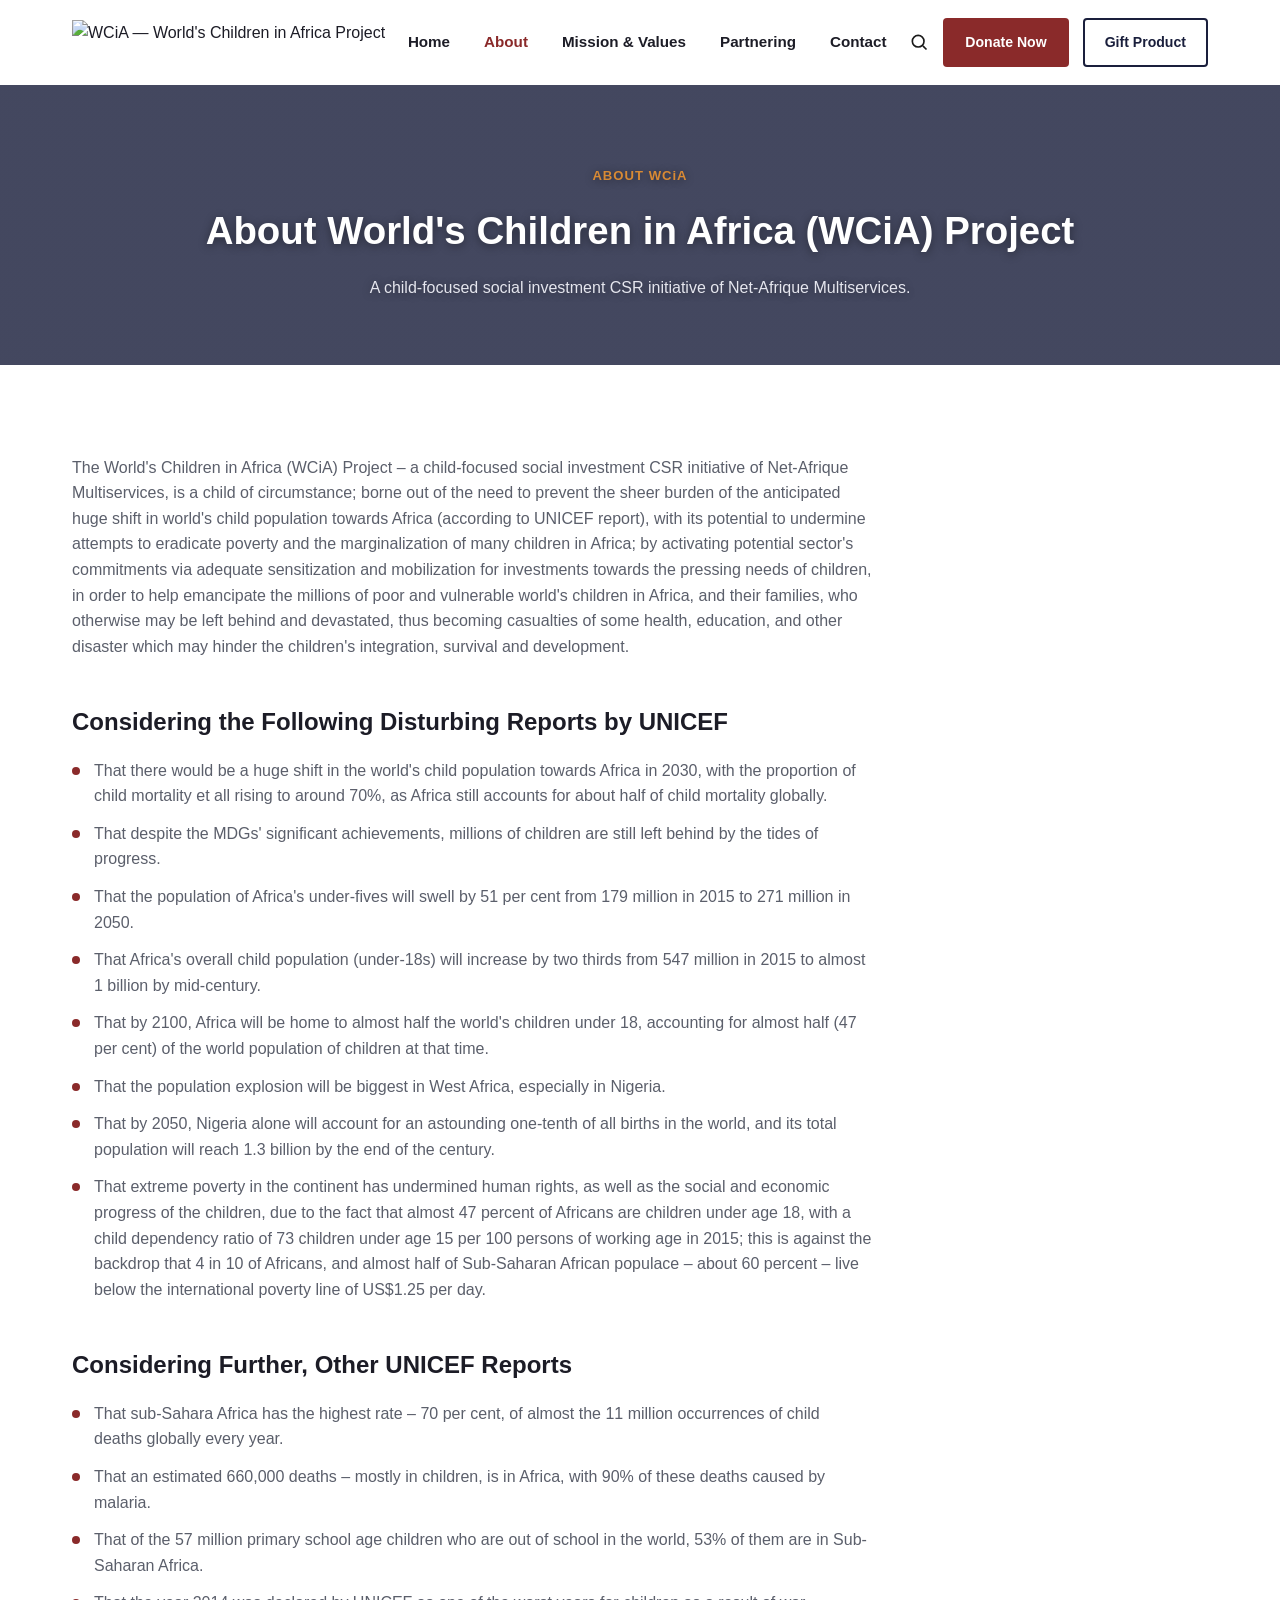
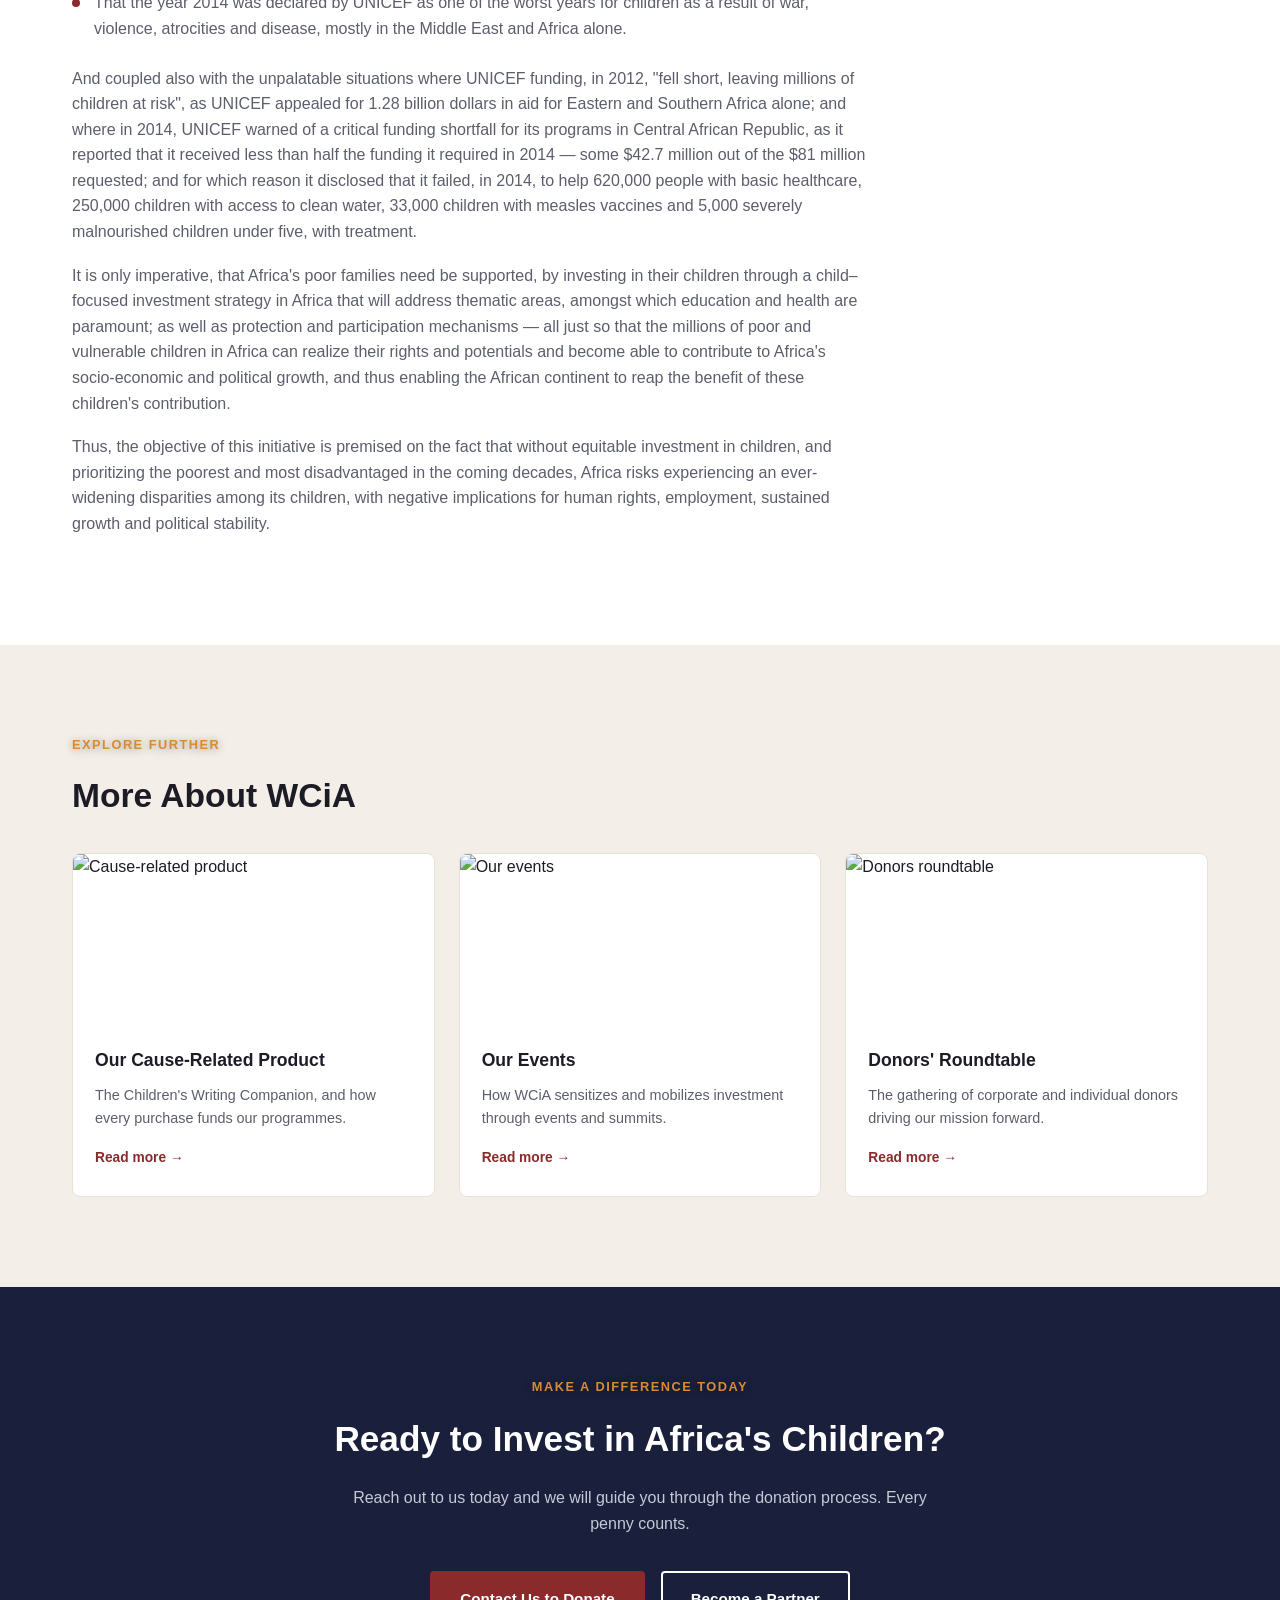
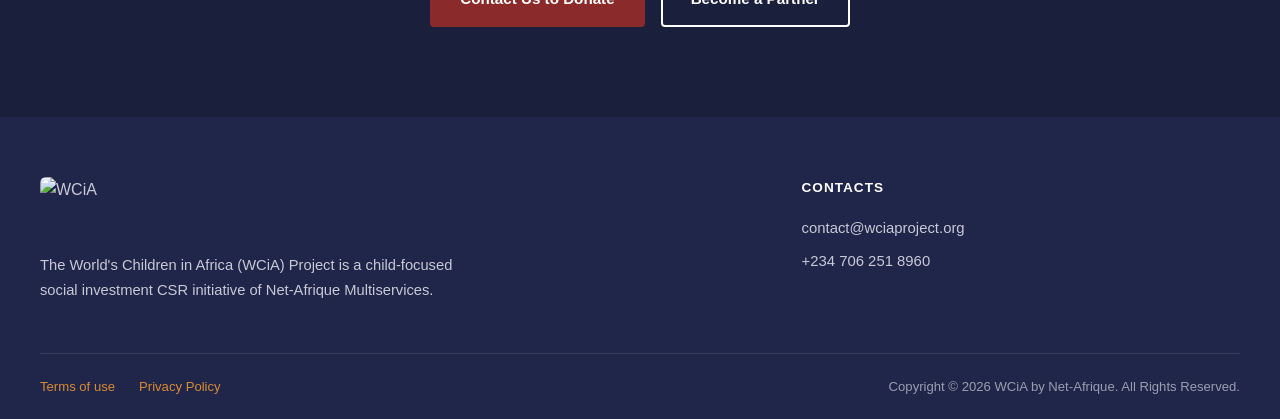
==== about.html @ cb158631 "After lifemor edit. Stock images Site-wide content & layout revision  - Remove top header bar and " ====
<!DOCTYPE html>
<html lang="en">
<head>
<meta charset="UTF-8">
<meta name="viewport" content="width=device-width, initial-scale=1.0">
<title>About — WCiA Project</title>
<link rel="stylesheet" href="style.css?v=5">
</head>
<body>

<header>
  <a href="index.html" class="logo">
    <img src="https://wciaproject.org/wp-content/uploads/2020/09/wcia-logo.png" alt="WCiA — World's Children in Africa Project">
  </a>
  <nav>
    <ul>
      <li><a href="index.html">Home</a></li>
      <li class="has-sub">
        <a href="about.html" class="active">About</a>
        <ul class="sub-menu">
          <li><a href="about.html">About WCiA Project</a></li>
          <li><a href="product.html">About Our Cause-Related Product</a></li>
          <li><a href="events.html">About Our Events</a></li>
          <li><a href="roundtable.html">About WCiA Donors' Round Table</a></li>
          <li><a href="join-roundtable.html">Join Donors' RoundTable</a></li>
        </ul>
      </li>
      <li><a href="mission-values.html">Mission &amp; Values</a></li>
      <li class="has-sub">
        <a href="partnering.html">Partnering</a>
        <ul class="sub-menu">
          <li><a href="partnering.html">Ways to Partner / Support</a></li>
        </ul>
      </li>
      <li><a href="contact.html">Contact</a></li>
    </ul>
  </nav>
  <div class="header-actions">
    <svg class="search-icon" viewBox="0 0 24 24" fill="none" stroke="#1a1a1a" stroke-width="2"><circle cx="11" cy="11" r="7"/><line x1="21" y1="21" x2="16.65" y2="16.65"/></svg>
    <a href="donate.html" class="btn btn-maroon">Donate Now</a>
    <a href="donate.html#gift" class="btn btn-outline-dark">Gift Product</a>
  </div>
  <button class="menu-toggle" id="menu-toggle" aria-label="Toggle menu" onclick="toggleMobileNav()">
    <span></span><span></span><span></span>
  </button>
</header>

<section class="page-hero" style="background:
    linear-gradient(rgba(26,31,60,0.82), rgba(26,31,60,0.82)),
    url('https://images.unsplash.com/photo-1509099395946-3e58b2949a04?q=80&w=1600&auto=format&fit=crop') center/cover no-repeat;">
  <div class="breadcrumb">ABOUT WCiA</div>
  <h1>About World's Children in Africa (WCiA) Project</h1>
  <p>A child-focused social investment CSR initiative of Net-Afrique Multiservices.</p>
</section>

<section class="section">
  <div class="container">
    <div class="prose">
    <p>The World's Children in Africa (WCiA) Project – a child-focused social investment CSR initiative of Net-Afrique Multiservices, is a child of circumstance; borne out of the need to prevent the sheer burden of the anticipated huge shift in world's child population towards Africa (according to UNICEF report), with its potential to undermine attempts to eradicate poverty and the marginalization of many children in Africa; by activating potential sector's commitments via adequate sensitization and mobilization for investments towards the pressing needs of children, in order to help emancipate the millions of poor and vulnerable world's children in Africa, and their families, who otherwise may be left behind and devastated, thus becoming casualties of some health, education, and other disaster which may hinder the children's integration, survival and development.</p>

    <h2>Considering the Following Disturbing Reports by UNICEF</h2>
    <ul class="bullets">
      <li>That there would be a huge shift in the world's child population towards Africa in 2030, with the proportion of child mortality et all rising to around 70%, as Africa still accounts for about half of child mortality globally.</li>
      <li>That despite the MDGs' significant achievements, millions of children are still left behind by the tides of progress.</li>
      <li>That the population of Africa's under-fives will swell by 51 per cent from 179 million in 2015 to 271 million in 2050.</li>
      <li>That Africa's overall child population (under-18s) will increase by two thirds from 547 million in 2015 to almost 1 billion by mid-century.</li>
      <li>That by 2100, Africa will be home to almost half the world's children under 18, accounting for almost half (47 per cent) of the world population of children at that time.</li>
      <li>That the population explosion will be biggest in West Africa, especially in Nigeria.</li>
      <li>That by 2050, Nigeria alone will account for an astounding one-tenth of all births in the world, and its total population will reach 1.3 billion by the end of the century.</li>
      <li>That extreme poverty in the continent has undermined human rights, as well as the social and economic progress of the children, due to the fact that almost 47 percent of Africans are children under age 18, with a child dependency ratio of 73 children under age 15 per 100 persons of working age in 2015; this is against the backdrop that 4 in 10 of Africans, and almost half of Sub-Saharan African populace – about 60 percent – live below the international poverty line of US$1.25 per day.</li>
    </ul>

    <h2>Considering Further, Other UNICEF Reports</h2>
    <ul class="bullets">
      <li>That sub-Sahara Africa has the highest rate – 70 per cent, of almost the 11 million occurrences of child deaths globally every year.</li>
      <li>That an estimated 660,000 deaths – mostly in children, is in Africa, with 90% of these deaths caused by malaria.</li>
      <li>That of the 57 million primary school age children who are out of school in the world, 53% of them are in Sub-Saharan Africa.</li>
      <li>That the year 2014 was declared by UNICEF as one of the worst years for children as a result of war, violence, atrocities and disease, mostly in the Middle East and Africa alone.</li>
    </ul>

    <p>And coupled also with the unpalatable situations where UNICEF funding, in 2012, "fell short, leaving millions of children at risk", as UNICEF appealed for 1.28 billion dollars in aid for Eastern and Southern Africa alone; and where in 2014, UNICEF warned of a critical funding shortfall for its programs in Central African Republic, as it reported that it received less than half the funding it required in 2014 — some $42.7 million out of the $81 million requested; and for which reason it disclosed that it failed, in 2014, to help 620,000 people with basic healthcare, 250,000 children with access to clean water, 33,000 children with measles vaccines and 5,000 severely malnourished children under five, with treatment.</p>

    <p>It is only imperative, that Africa's poor families need be supported, by investing in their children through a child–focused investment strategy in Africa that will address thematic areas, amongst which education and health are paramount; as well as protection and participation mechanisms — all just so that the millions of poor and vulnerable children in Africa can realize their rights and potentials and become able to contribute to Africa's socio-economic and political growth, and thus enabling the African continent to reap the benefit of these children's contribution.</p>

    <p>Thus, the objective of this initiative is premised on the fact that without equitable investment in children, and prioritizing the poorest and most disadvantaged in the coming decades, Africa risks experiencing an ever-widening disparities among its children, with negative implications for human rights, employment, sustained growth and political stability.</p>
    </div>
  </div>
</section>

<section class="section section-cream">
  <div class="container">
    <div class="eyebrow" style="color:var(--amber);">EXPLORE FURTHER</div>
    <h2 style="margin-bottom:30px;">More About WCiA</h2>
    <div class="card-row card-row-3">
      <div class="teaser-card">
        <img src="https://wciaproject.org/wp-content/uploads/2022/11/children-writing-scaled.jpeg" alt="Cause-related product">
        <div class="body">
          <h3>Our Cause-Related Product</h3>
          <p>The Children's Writing Companion, and how every purchase funds our programmes.</p>
          <a href="product.html" class="read-more">Read more →</a>
        </div>
      </div>
      <div class="teaser-card">
        <img src="https://wciaproject.org/wp-content/uploads/2026/04/image_2026-04-16_161216673.png" alt="Our events">
        <div class="body">
          <h3>Our Events</h3>
          <p>How WCiA sensitizes and mobilizes investment through events and summits.</p>
          <a href="events.html" class="read-more">Read more →</a>
        </div>
      </div>
      <div class="teaser-card">
        <img src="https://wciaproject.org/wp-content/uploads/2026/04/image_2026-04-16_161327024.png" alt="Donors roundtable">
        <div class="body">
          <h3>Donors' Roundtable</h3>
          <p>The gathering of corporate and individual donors driving our mission forward.</p>
          <a href="roundtable.html" class="read-more">Read more →</a>
        </div>
      </div>
    </div>
  </div>
</section>

<section class="cta-banner">
  <div class="eyebrow">MAKE A DIFFERENCE TODAY</div>
  <h2>Ready to Invest in Africa's Children?</h2>
  <p>Reach out to us today and we will guide you through the donation process. Every penny counts.</p>
  <div class="cta-buttons">
    <a href="contact.html" class="btn btn-maroon">Contact Us to Donate</a>
    <a href="partnering.html" class="btn btn-outline-white">Become a Partner</a>
  </div>
</section>

<footer>
  <div class="footer-inner">
    <div class="footer-about">
      <a href="index.html"><img src="https://wciaproject.org/wp-content/uploads/2026/04/image_2026-04-16_161216673.png" alt="WCiA" style="height:56px; margin-bottom:20px; border-radius:6px;"></a>
      <p>The World's Children in Africa (WCiA) Project is a child-focused social investment CSR initiative of Net-Afrique Multiservices.</p>
    </div>
    <div class="footer-contacts">
      <h4>CONTACTS</h4>
      <p>contact@wciaproject.org</p>
      <p>+234 706 251 8960</p>
    </div>
  </div>
  <div class="footer-bottom">
    <div class="links">
      <a href="terms.html">Terms of use</a>
      <a href="privacy.html">Privacy Policy</a>
    </div>
    <div>Copyright &copy; 2026 WCiA by Net-Afrique. All Rights Reserved.</div>
  </div>
</footer>

<script>
  function toggleMobileNav() {
    document.querySelector('nav').classList.toggle('open');
    document.getElementById('menu-toggle').classList.toggle('open');
  }
  document.querySelectorAll('nav .has-sub > a').forEach(function (link) {
    link.addEventListener('click', function (e) {
      if (window.innerWidth <= 960) {
        e.preventDefault();
        link.parentElement.classList.toggle('open-sub');
      }
    });
  });
</script>
</body>
</html>
---- style.css ----
:root{
  --navy:#1a1f3c;
  --navy-2:#20264a;
  --maroon:#8a2a2a;
  --maroon-dark:#6f2020;
  --amber:#d98a34;
  --cream:#f3efe8;
  --text-dark:#1c1c26;
  --text-body:#5b5f6b;
  --white:#ffffff;
  --border:#e7e2d8;
}
*{box-sizing:border-box; margin:0; padding:0;}
body{
  font-family:'Segoe UI', Arial, Helvetica, sans-serif;
  color:var(--text-dark);
  background:var(--white);
  line-height:1.6;
}
a{text-decoration:none; color:inherit;}
ul{list-style:none;}
img{max-width:100%; display:block;}
.container{max-width:1200px; margin:0 auto; padding:0 32px;}

.btn{
  display:inline-block;
  padding:14px 28px;
  font-weight:700;
  font-size:0.95rem;
  border-radius:4px;
  cursor:pointer;
  border:2px solid transparent;
  transition:all .2s ease;
}
.btn-maroon{background:var(--maroon); color:var(--white);}
.btn-maroon:hover{background:var(--maroon-dark);}
.btn-outline-dark{background:transparent; border-color:var(--navy); color:var(--navy);}
.btn-outline-dark:hover{background:var(--navy); color:var(--white);}
.btn-outline-white{background:transparent; border-color:var(--white); color:var(--white);}
.btn-outline-white:hover{background:var(--white); color:var(--navy);}

/* Header */
header{
  display:flex;
  align-items:center;
  justify-content:space-between;
  padding:18px 32px;
  max-width:1200px;
  margin:0 auto;
  position:relative;
}
.logo{display:flex; align-items:center;}
.logo img{height:44px; width:auto;}
nav{position:relative;}
nav > ul{display:flex; gap:34px; font-weight:600; font-size:0.95rem;}
nav > ul > li{position:relative;}
nav a{color:var(--text-dark); transition:color .2s;}
nav a:hover{color:var(--maroon);}
nav a.active{color:var(--maroon);}
nav .has-sub > .sub-menu{
  display:none;
  position:absolute;
  top:28px; left:-16px;
  background:var(--white);
  border:1px solid var(--border);
  border-radius:6px;
  padding:10px 0;
  min-width:230px;
  box-shadow:0 10px 30px rgba(0,0,0,0.08);
  z-index:20;
}
nav .has-sub:hover > .sub-menu{display:block;}
nav .sub-menu li a{
  display:block;
  padding:9px 20px;
  font-weight:500;
  font-size:0.88rem;
  white-space:nowrap;
}
nav .sub-menu li a:hover{background:var(--cream); color:var(--maroon);}
.header-actions{display:flex; align-items:center; gap:14px;}
.search-icon{width:20px; height:20px; cursor:pointer;}
.header-actions .btn{padding:11px 20px; font-size:0.88rem;}

.menu-toggle{
  display:none;
  flex-direction:column;
  justify-content:center;
  gap:5px;
  width:38px;
  height:38px;
  border:1px solid var(--border);
  border-radius:6px;
  background:var(--white);
  cursor:pointer;
  padding:0;
}
.menu-toggle span{
  display:block;
  width:18px;
  height:2px;
  background:var(--navy);
  margin:0 auto;
  transition:transform .2s ease, opacity .2s ease;
}
.menu-toggle.open span:nth-child(1){transform:translateY(7px) rotate(45deg);}
.menu-toggle.open span:nth-child(2){opacity:0;}
.menu-toggle.open span:nth-child(3){transform:translateY(-7px) rotate(-45deg);}

/* Hero slider (home) */
.hero-slider{
  position:relative;
  min-height:520px;
  overflow:hidden;
  color:var(--white);
}
.hero-slide{
  position:absolute;
  inset:0;
  background-color:var(--navy);
  background-size:cover;
  background-position:center;
  opacity:0;
  transition:opacity 1s ease;
  display:flex;
  align-items:center;
}
.hero-slide.active{opacity:1; position:relative;}
.hero-slide::before{
  content:"";
  position:absolute; inset:0;
  background:
    linear-gradient(90deg, rgba(10,12,25,0.88) 0%, rgba(10,12,25,0.72) 45%, rgba(10,12,25,0.4) 100%),
    linear-gradient(0deg, rgba(10,12,25,0.5) 0%, rgba(10,12,25,0) 40%);
}
.hero-inner{position:relative; z-index:2; max-width:640px; padding:80px 32px; margin-left:64px;}
.eyebrow{color:var(--amber); font-weight:800; font-size:0.8rem; letter-spacing:1.5px; margin-bottom:14px; text-shadow:0 1px 8px rgba(0,0,0,0.4);}
.hero-slide h1{font-size:2.9rem; font-weight:800; line-height:1.15; margin-bottom:20px; text-shadow:0 2px 12px rgba(0,0,0,0.45);}
.hero-slide p{font-size:1.05rem; color:#f2f0ea; margin-bottom:30px; max-width:520px; text-shadow:0 1px 8px rgba(0,0,0,0.4);}
.hero-dots{
  position:absolute; bottom:24px; left:50%; transform:translateX(-50%);
  display:flex; gap:10px; z-index:3;
}
.hero-dots button{
  width:10px; height:10px; border-radius:50%; border:2px solid rgba(255,255,255,0.6);
  background:transparent; cursor:pointer; padding:0;
}
.hero-dots button.active{background:var(--amber); border-color:var(--amber);}

/* Generic page hero (inner pages) */
.page-hero{
  background:var(--navy);
  color:var(--white);
  padding:80px 32px 64px;
  text-align:center;
  position:relative;
}
.page-hero h1{font-size:2.4rem; font-weight:800; margin-bottom:14px; text-shadow:0 2px 10px rgba(0,0,0,0.4);}
.page-hero p{color:#e5e6ee; max-width:600px; margin:0 auto; text-shadow:0 1px 8px rgba(0,0,0,0.35);}
.breadcrumb{color:var(--amber); font-weight:700; font-size:0.82rem; letter-spacing:1px; margin-bottom:14px; text-shadow:0 1px 8px rgba(0,0,0,0.4);}

/* Generic content sections */
.section{padding:90px 0;}
.section-cream{background:var(--cream);}
.section h2{font-size:2.1rem; font-weight:800; margin:10px 0 22px;}
.section p{color:var(--text-body); margin-bottom:18px; max-width:760px;}
.section ul.bullets{margin:0 0 24px 0;}
.section ul.bullets li{
  color:var(--text-body);
  margin-bottom:12px;
  padding-left:22px;
  position:relative;
}
.section ul.bullets li::before{
  content:"";
  position:absolute; left:0; top:9px;
  width:8px; height:8px;
  background:var(--maroon);
  border-radius:50%;
}

/* Prose wrapper — keeps headings, paragraphs, and lists at one consistent
   reading width so long-form pages never look misaligned section to section */
.prose{max-width:800px;}
.prose h2{font-size:1.5rem; margin:44px 0 16px;}
.prose h2:first-child{margin-top:0;}
.prose p{max-width:none;}
.prose ul.bullets{max-width:none;}

/* Why / stats grid (home) */
.why-section{padding:90px 0;}
.why-grid{display:grid; grid-template-columns:1fr 1fr; gap:60px; align-items:start;}
.why-badge{
  width:56px; height:56px; background:var(--navy); color:var(--white);
  display:flex; align-items:center; justify-content:center;
  font-weight:900; font-size:0.85rem; margin-bottom:28px; border-radius:2px;
}
.why-left h2{font-size:2.1rem; font-weight:800; margin:10px 0 20px;}
.why-left p{color:var(--text-body); margin-bottom:28px; font-size:1rem; max-width:480px;}
.stat-card{
  background:var(--cream); border-left:4px solid var(--maroon);
  padding:22px 26px; margin-bottom:16px; border-radius:3px;
}
.stat-card .num{font-size:1.8rem; font-weight:800; color:var(--maroon); line-height:1; margin-bottom:6px;}
.stat-card .label{color:var(--text-body); font-size:0.92rem;}

/* Funds / cards grid */
.funds-section{background:var(--cream); padding:90px 0;}
.funds-grid{display:grid; grid-template-columns:1fr 1fr; gap:60px; align-items:center;}
.funds-image img{border-radius:6px; width:100%; height:520px; object-fit:cover;}
.funds-image.product img{object-fit:contain; background:var(--white); padding:20px;}
.funds-right h2{font-size:2.1rem; font-weight:800; margin:10px 0 26px;}
.fund-card{
  background:var(--white); display:flex; gap:18px; padding:22px 24px;
  border-radius:6px; margin-bottom:16px; box-shadow:0 1px 3px rgba(0,0,0,0.04);
}
.fund-icon{
  width:44px; height:44px; min-width:44px; background:var(--maroon); border-radius:6px;
  display:flex; align-items:center; justify-content:center; color:var(--white); font-size:1.2rem;
}
.fund-card h3{font-size:1.05rem; margin-bottom:6px;}
.fund-card p{color:var(--text-body); font-size:0.92rem; margin-bottom:0;}

/* Cards row (teaser cards e.g. home "About/Product/Events/Roundtable") */
.card-row{
  display:grid;
  grid-template-columns:repeat(4,1fr);
  gap:24px;
}
.card-row-3{grid-template-columns:repeat(3,1fr);}
.teaser-card{
  background:var(--white);
  border:1px solid var(--border);
  border-radius:8px;
  overflow:hidden;
  transition:box-shadow .2s ease, transform .2s ease;
}
.teaser-card:hover{box-shadow:0 12px 30px rgba(0,0,0,0.08); transform:translateY(-3px);}
.teaser-card img{height:170px; object-fit:cover; width:100%;}
.teaser-card .body{padding:22px 22px 26px;}
.teaser-card h3{font-size:1.1rem; margin-bottom:10px;}
.teaser-card p{color:var(--text-body); font-size:0.9rem; margin-bottom:14px;}
.teaser-card .read-more{color:var(--maroon); font-weight:700; font-size:0.86rem;}

/* How to donate cards */
.how-section{padding:100px 0 90px; text-align:center;}
.how-section h2{font-size:2.1rem; font-weight:800; margin:10px 0 16px;}
.how-section > .container > p{color:var(--text-body); max-width:560px; margin:0 auto 50px;}
.how-grid{display:grid; grid-template-columns:repeat(3,1fr); gap:26px; text-align:left;}
.how-card{background:var(--cream); padding:32px 28px; border-radius:6px;}
.how-icon{
  width:48px; height:48px; background:var(--navy); border-radius:8px;
  display:flex; align-items:center; justify-content:center; color:var(--amber);
  font-size:1.2rem; margin-bottom:22px;
}
.how-card h3{font-size:1.15rem; margin-bottom:12px;}
.how-card p{color:var(--text-body); font-size:0.92rem; margin-bottom:18px;}
.how-card .get-details{color:var(--maroon); font-weight:700; font-size:0.9rem;}

/* Values grid (mission page) */
.values-grid{display:grid; grid-template-columns:repeat(3,1fr); gap:26px; margin-top:10px;}
.value-card{background:var(--white); border:1px solid var(--border); border-radius:8px; padding:30px 26px;}
.value-icon{
  width:48px; height:48px; background:var(--maroon); border-radius:10px;
  display:flex; align-items:center; justify-content:center;
  color:var(--white); font-size:1.3rem; margin-bottom:18px;
}
.value-card .num{color:var(--amber); font-weight:800; font-size:0.8rem; letter-spacing:1px; margin-bottom:10px;}
.value-card h3{font-size:1.15rem; margin-bottom:10px;}
.value-card p{color:var(--text-body); font-size:0.92rem; margin-bottom:0;}

.vision-mission{display:grid; grid-template-columns:1fr 1fr; gap:40px; margin-bottom:60px;}
.vm-card{background:var(--cream); border-left:4px solid var(--maroon); padding:34px 30px; border-radius:4px;}
.vm-card h3{font-size:0.85rem; letter-spacing:1.5px; color:var(--maroon); font-weight:800; margin-bottom:14px;}
.vm-card p{color:var(--text-dark); font-size:1.05rem; margin-bottom:0; font-weight:500;}

/* Our Approach numbered steps */
.approach-list{margin-top:30px; max-width:760px;}
.approach-item{display:flex; gap:20px; margin-bottom:30px;}
.approach-num{
  width:38px; height:38px; min-width:38px; border-radius:50%;
  background:var(--maroon); color:var(--white); font-weight:800;
  display:flex; align-items:center; justify-content:center; font-size:0.95rem;
}
.approach-item h3{font-size:1.1rem; margin-bottom:8px;}
.approach-item p{color:var(--text-body); font-size:0.94rem; margin-bottom:0;}

/* How the gift product works — 3 step cards */
.steps-grid{display:grid; grid-template-columns:repeat(3,1fr); gap:24px; margin-top:30px;}
.step-card{background:var(--white); border:1px solid var(--border); border-radius:8px; padding:28px 26px;}
.step-card .step-num{color:var(--amber); font-weight:800; font-size:1.3rem; margin-bottom:14px;}
.step-card h3{font-size:1.05rem; margin-bottom:10px;}
.step-card p{color:var(--text-body); font-size:0.92rem; margin-bottom:0;}

/* News placeholder card */
.news-placeholder{
  background:var(--cream); border-radius:10px; padding:60px 30px;
  text-align:center; color:var(--text-body); max-width:420px; margin:0 auto;
}
.news-placeholder .icon{font-size:2rem; margin-bottom:14px; opacity:0.5;}

/* Ways to partner list */
.partner-list{counter-reset:item; margin-top:20px;}
.partner-item{
  display:flex; gap:20px; align-items:flex-start;
  background:var(--cream); border-radius:8px; padding:24px 26px; margin-bottom:16px;
}
.partner-num{
  counter-increment:item;
  width:36px; height:36px; min-width:36px; border-radius:50%;
  background:var(--maroon); color:var(--white); font-weight:800;
  display:flex; align-items:center; justify-content:center; font-size:0.95rem;
}
.partner-item h3{font-size:1.05rem; margin-bottom:6px;}
.partner-item p{color:var(--text-body); font-size:0.92rem; margin-bottom:0;}

/* Contact page */
.contact-grid{display:grid; grid-template-columns:0.9fr 1.4fr; gap:56px;}
.contact-info-card{
  background:var(--navy); color:var(--white); border-radius:10px; padding:40px 32px;
}
.contact-info-card h3{font-size:1.3rem; margin-bottom:22px;}
.contact-info-item{display:flex; gap:14px; margin-bottom:22px; align-items:flex-start;}
.contact-info-item .icon{
  width:38px; height:38px; min-width:38px; background:rgba(255,255,255,0.1);
  border-radius:8px; display:flex; align-items:center; justify-content:center; color:var(--amber);
}
.contact-info-item .label{font-size:0.78rem; letter-spacing:0.5px; color:#a9acbe; margin-bottom:4px;}
.contact-info-item .value{font-size:0.95rem; color:var(--white);}
.contact-socials{display:flex; gap:12px; margin-top:26px;}
.contact-socials a{
  width:36px; height:36px; border:1px solid rgba(255,255,255,0.25); border-radius:50%;
  display:flex; align-items:center; justify-content:center; font-size:0.85rem;
}
.form-card{background:var(--cream); border-radius:10px; padding:40px 36px;}
.form-row{display:grid; grid-template-columns:1fr 1fr; gap:18px; margin-bottom:18px;}
.form-field{display:flex; flex-direction:column;}
.form-field.full{grid-column:1 / -1;}
.form-field label{font-size:0.85rem; font-weight:700; margin-bottom:8px;}
.form-field input, .form-field textarea{
  border:1px solid var(--border); border-radius:6px; padding:12px 14px;
  font-family:inherit; font-size:0.92rem; background:var(--white);
}
.form-field textarea{min-height:130px; resize:vertical;}

/* CTA banner */
.cta-banner{background:var(--navy); color:var(--white); text-align:center; padding:90px 32px;}
.cta-banner .eyebrow{color:var(--amber); margin-bottom:14px;}
.cta-banner h2{font-size:2.2rem; font-weight:800; margin-bottom:18px;}
.cta-banner p{color:#c7c9d6; max-width:600px; margin:0 auto 34px;}
.cta-buttons{display:flex; gap:16px; justify-content:center; flex-wrap:wrap;}

/* Footer */
footer{background:var(--navy-2); color:#c7c9d6; padding:60px 32px 0;}
.footer-inner{
  max-width:1200px; margin:0 auto; display:grid; grid-template-columns:1.6fr 1fr;
  gap:60px; padding-bottom:50px; border-bottom:1px solid rgba(255,255,255,0.1);
}
.footer-logo{
  width:64px; height:64px; background:var(--navy); border:1px solid rgba(255,255,255,0.15);
  display:flex; align-items:center; justify-content:center; color:var(--white);
  font-weight:900; font-size:0.85rem; margin-bottom:20px; border-radius:4px;
}
.footer-about p{max-width:420px; font-size:0.92rem; line-height:1.7;}
.footer-contacts h4{color:var(--white); font-size:0.85rem; letter-spacing:1px; margin-bottom:18px;}
.footer-contacts p{margin-bottom:10px; font-size:0.93rem;}
.socials{display:flex; gap:12px; margin-top:20px;}
.socials a{
  width:34px; height:34px; border:1px solid rgba(255,255,255,0.25); border-radius:50%;
  display:flex; align-items:center; justify-content:center; font-size:0.85rem;
}
.footer-bottom{
  max-width:1200px; margin:0 auto; display:flex; justify-content:space-between;
  align-items:center; padding:22px 0; font-size:0.82rem; color:#9a9db0;
}
.footer-bottom .links{display:flex; gap:24px;}
.footer-bottom .links a{color:var(--amber);}

@media (max-width: 960px){
  header{flex-wrap:wrap; padding:16px 24px;}
  .container{padding:0 24px;}
  .menu-toggle{display:flex;}

  nav{
    display:block;
    order:3;
    width:100%;
    max-height:0;
    overflow:hidden;
    transition:max-height .25s ease;
  }
  nav.open{max-height:600px;}
  nav > ul{
    flex-direction:column;
    gap:0;
    padding:10px 0 18px;
    border-top:1px solid var(--border);
    margin-top:14px;
  }
  nav > ul > li{width:100%;}
  nav a{display:block; padding:12px 4px;}
  nav .has-sub > .sub-menu{
    display:none;
    position:static;
    box-shadow:none;
    border:none;
    padding:0 0 8px 16px;
    min-width:0;
  }
  nav .has-sub.open-sub > .sub-menu{display:block;}
  nav .sub-menu li a{padding:8px 4px; font-size:0.9rem;}

  .header-actions{order:2; margin-left:auto;}
  .header-actions .btn{padding:9px 14px; font-size:0.8rem;}
  .search-icon{display:none;}

  .why-grid, .funds-grid, .footer-inner, .contact-grid, .vision-mission{grid-template-columns:1fr;}
  .card-row, .card-row-3, .how-grid, .values-grid, .steps-grid{grid-template-columns:1fr;}
  .form-row{grid-template-columns:1fr;}
  .hero-inner{margin-left:0; padding:60px 24px;}
  .hero-slide h1{font-size:2.1rem;}
  .funds-image img{height:320px;}
  .footer-bottom{flex-direction:column; gap:14px; text-align:center;}
  .cta-buttons{flex-direction:column; align-items:center;}

  .section{padding:60px 0;}
  .why-section{padding:60px 0;}
  .funds-section{padding:60px 0;}
  .how-section{padding:64px 0 56px;}
  .page-hero{padding:60px 24px 48px;}
}

@media (max-width: 600px){
  .container{padding:0 18px;}
  header{padding:14px 18px;}
  .logo img{height:36px;}

  .hero-slider{min-height:420px;}
  .hero-inner{padding:44px 18px;}
  .hero-slide h1{font-size:1.6rem; line-height:1.25;}
  .hero-slide p{font-size:0.92rem;}
  .eyebrow{font-size:0.72rem;}

  .page-hero{padding:44px 18px 36px;}
  .page-hero h1{font-size:1.55rem;}
  .page-hero p{font-size:0.9rem;}

  .section{padding:44px 0;}
  .why-section{padding:44px 0;}
  .funds-section{padding:44px 0;}
  .how-section{padding:48px 0 40px;}

  .section h2, .why-left h2, .funds-right h2, .how-section h2{font-size:1.5rem;}

  .stat-card{padding:18px 20px;}
  .stat-card .num{font-size:1.5rem;}

  .fund-card{padding:18px 20px; gap:14px;}
  .fund-icon{width:38px; height:38px; min-width:38px; font-size:1rem;}

  .teaser-card .body{padding:18px 18px 22px;}
  .teaser-card img{height:150px;}

  .how-card{padding:24px 20px;}
  .value-card{padding:24px 20px;}
  .step-card{padding:22px 20px;}

  .funds-image img{height:220px;}

  .vm-card{padding:26px 22px;}
  .approach-item{gap:14px;}
  .approach-num{width:32px; height:32px; font-size:0.85rem;}

  .partner-item{padding:18px 20px; gap:14px;}
  .partner-num{width:30px; height:30px; font-size:0.85rem;}

  .contact-info-card{padding:28px 22px;}
  .form-card{padding:26px 20px;}

  .cta-banner{padding:56px 20px;}
  .cta-banner h2{font-size:1.6rem;}
  .cta-banner p{font-size:0.92rem;}

  .footer-inner{gap:36px; padding-bottom:36px;}
  .footer-about p{max-width:100%;}
  footer{padding:44px 18px 0;}
}
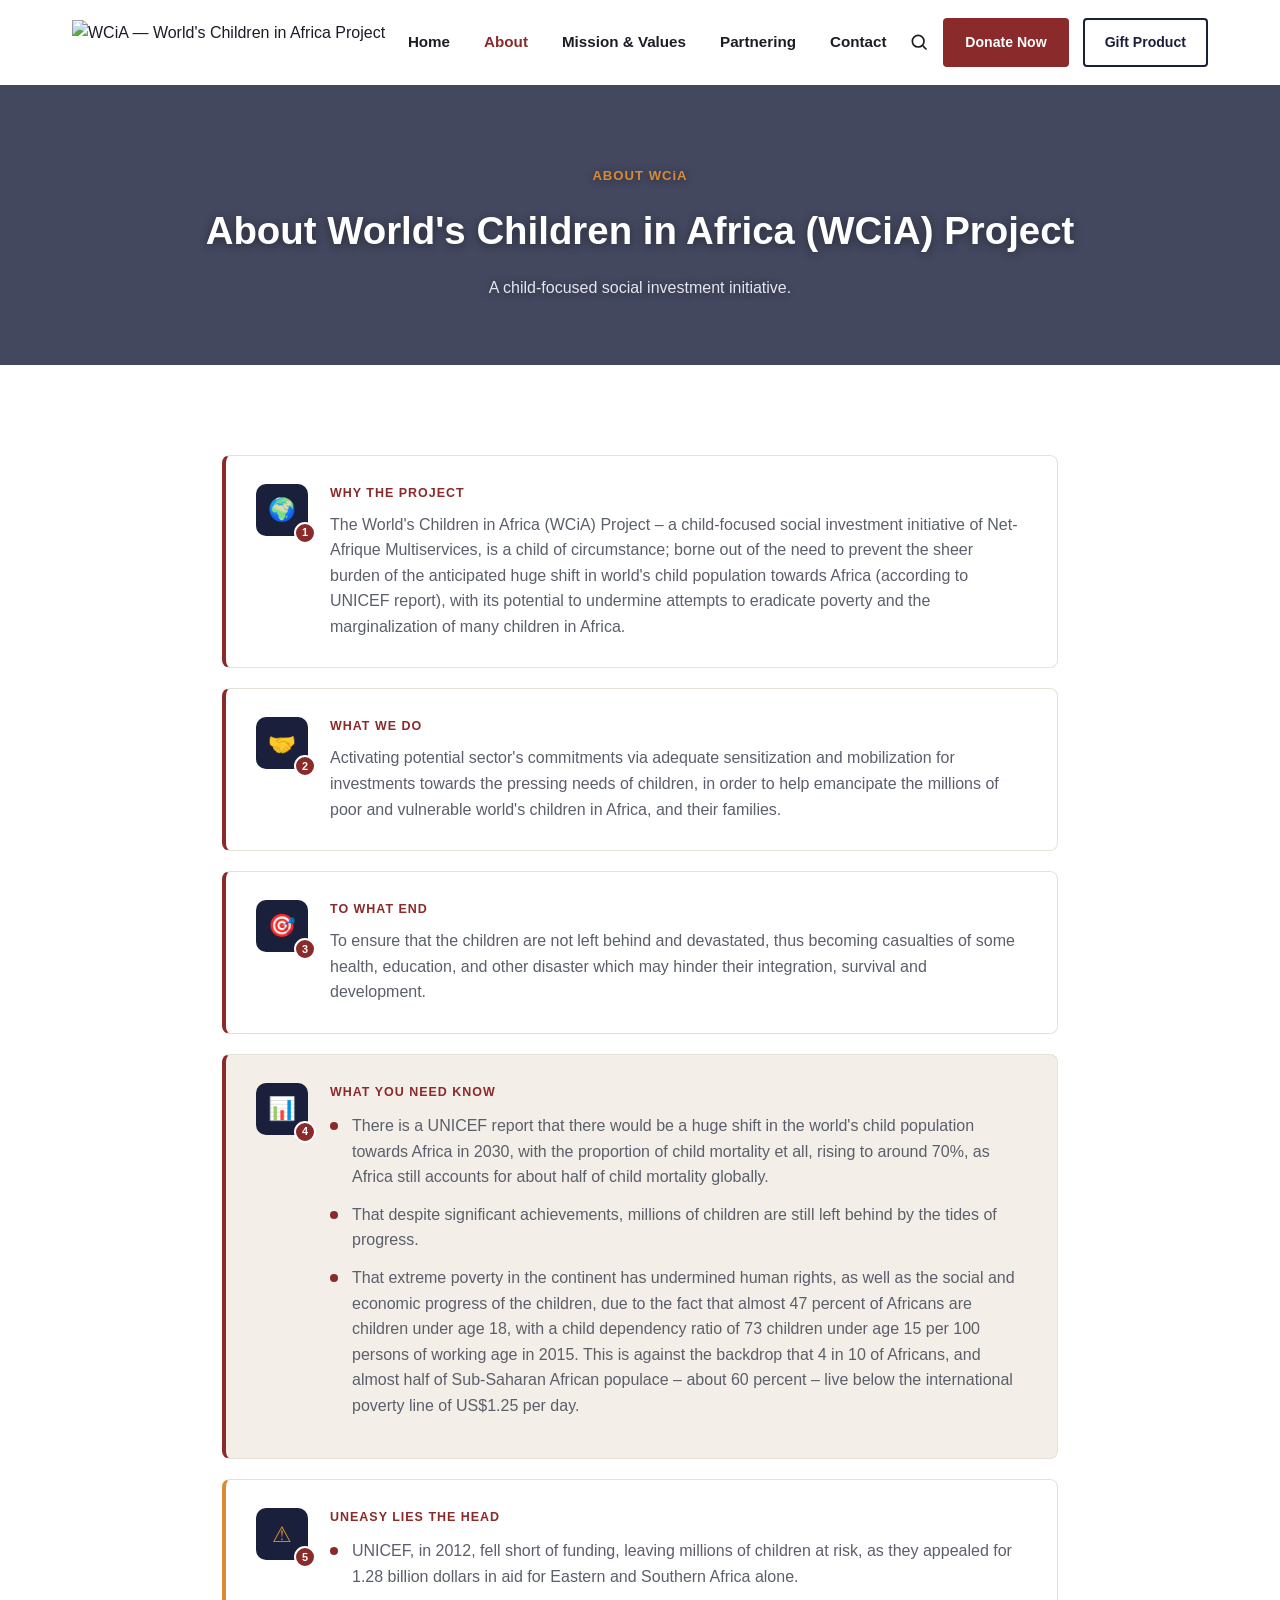
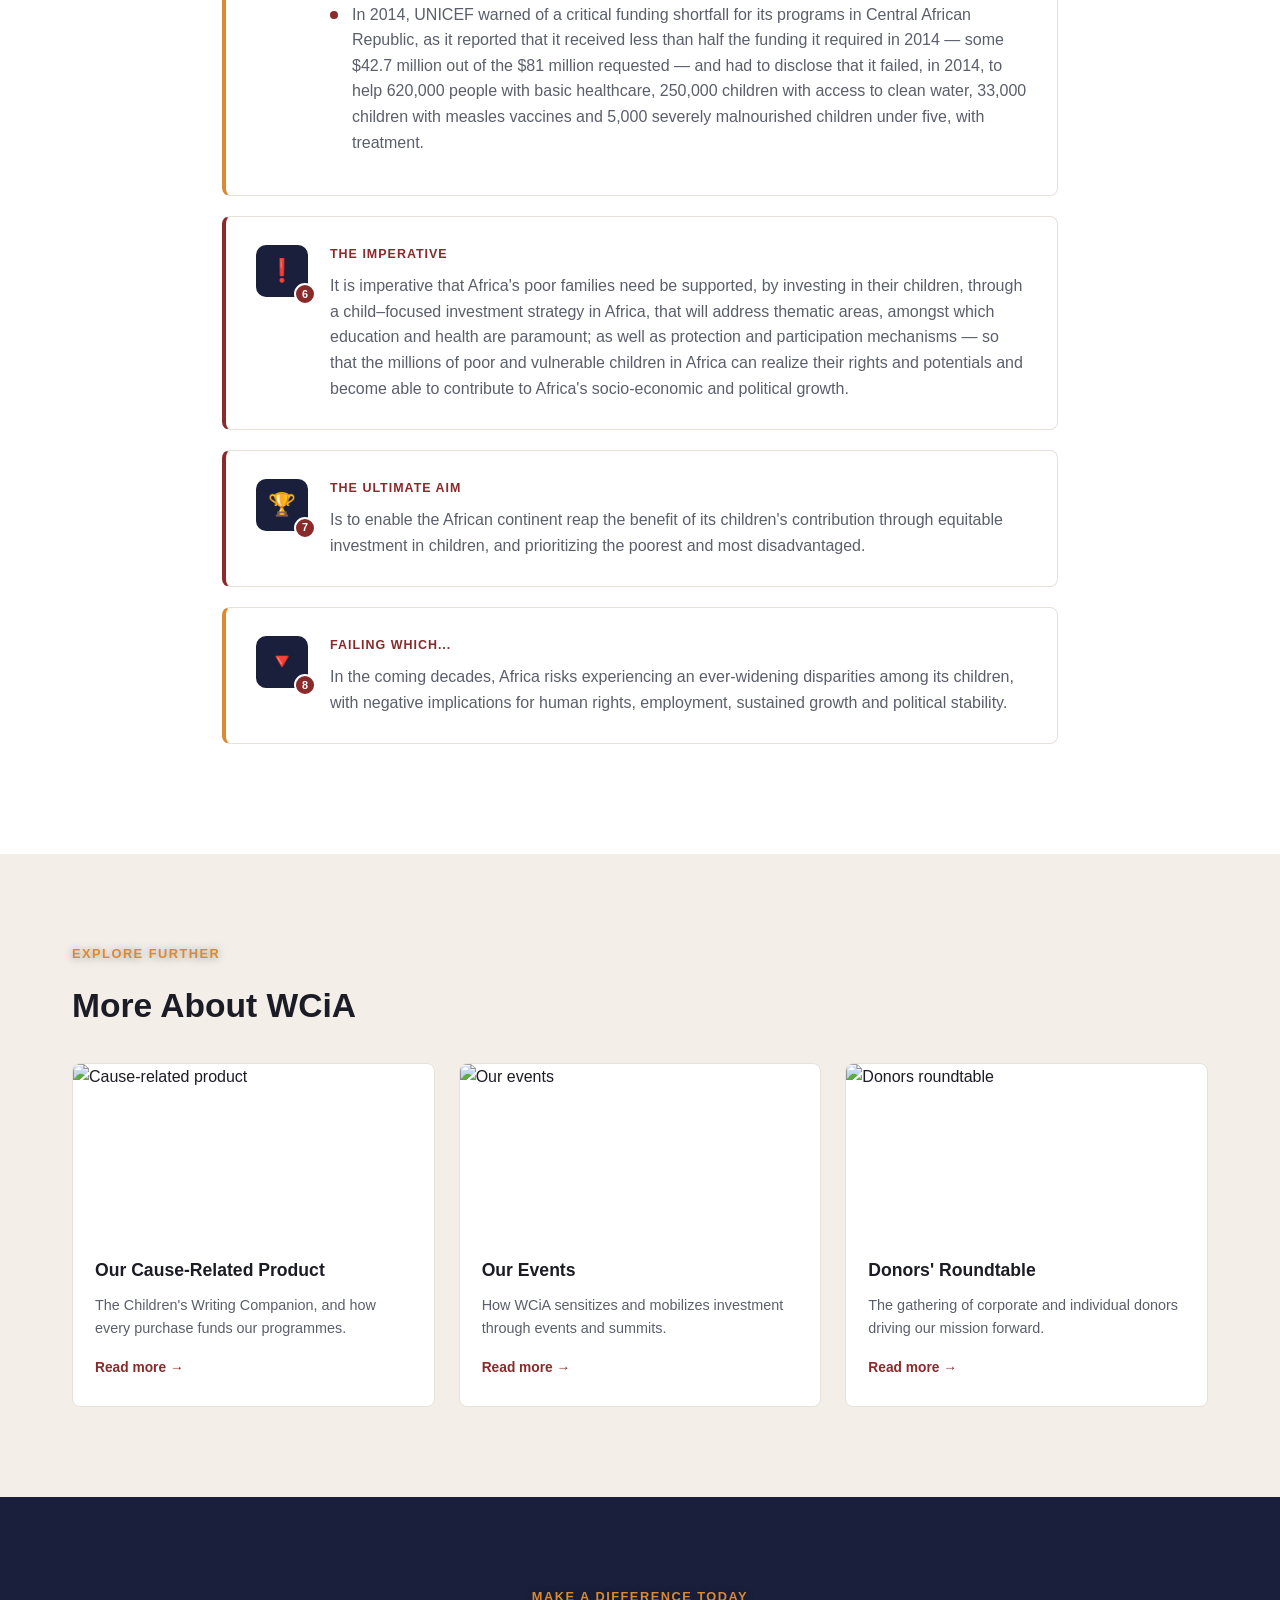
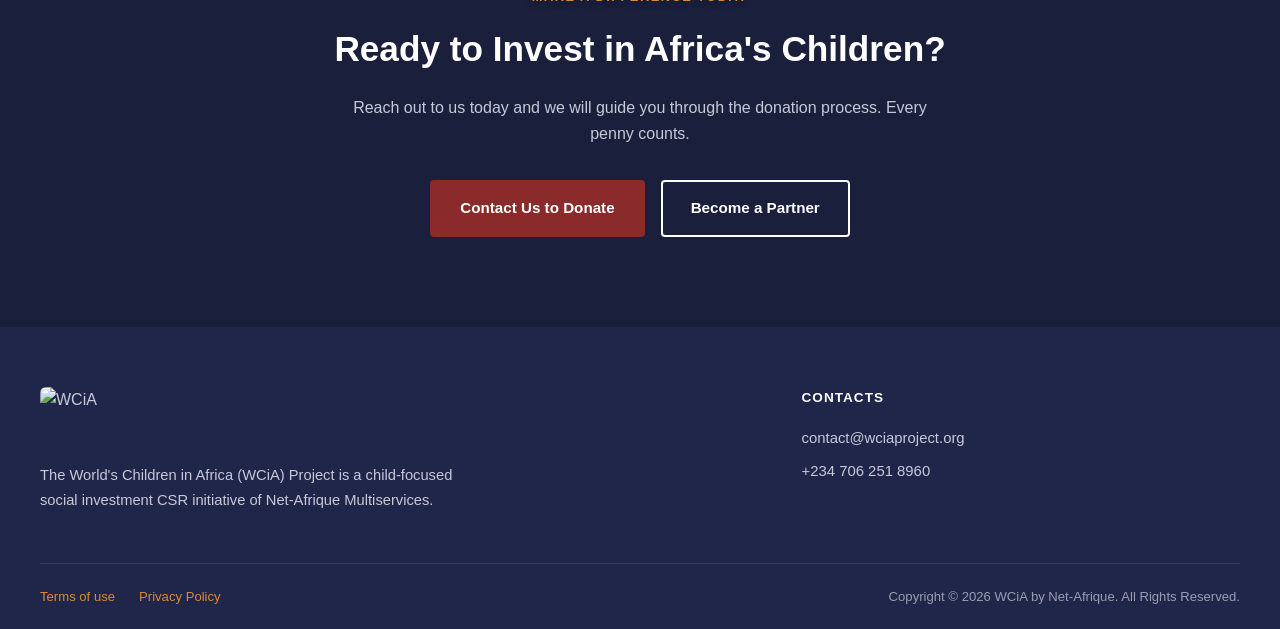
==== commit d7e4c525: "Images readjust, easy scrolls and transitions etc" ====
--- a/about.html
+++ b/about.html
@@ -4,7 +4,7 @@
 <meta charset="UTF-8">
 <meta name="viewport" content="width=device-width, initial-scale=1.0">
 <title>About — WCiA Project</title>
-<link rel="stylesheet" href="style.css?v=5">
+<link rel="stylesheet" href="style.css?v=6">
 </head>
 <body>
 
@@ -50,48 +50,91 @@
     url('https://images.unsplash.com/photo-1509099395946-3e58b2949a04?q=80&w=1600&auto=format&fit=crop') center/cover no-repeat;">
   <div class="breadcrumb">ABOUT WCiA</div>
   <h1>About World's Children in Africa (WCiA) Project</h1>
-  <p>A child-focused social investment CSR initiative of Net-Afrique Multiservices.</p>
+  <p>A child-focused social investment initiative.</p>
 </section>
 
 <section class="section">
-  <div class="container">
-    <div class="prose">
-    <p>The World's Children in Africa (WCiA) Project – a child-focused social investment CSR initiative of Net-Afrique Multiservices, is a child of circumstance; borne out of the need to prevent the sheer burden of the anticipated huge shift in world's child population towards Africa (according to UNICEF report), with its potential to undermine attempts to eradicate poverty and the marginalization of many children in Africa; by activating potential sector's commitments via adequate sensitization and mobilization for investments towards the pressing needs of children, in order to help emancipate the millions of poor and vulnerable world's children in Africa, and their families, who otherwise may be left behind and devastated, thus becoming casualties of some health, education, and other disaster which may hinder the children's integration, survival and development.</p>
-
-    <h2>Considering the Following Disturbing Reports by UNICEF</h2>
-    <ul class="bullets">
-      <li>That there would be a huge shift in the world's child population towards Africa in 2030, with the proportion of child mortality et all rising to around 70%, as Africa still accounts for about half of child mortality globally.</li>
-      <li>That despite the MDGs' significant achievements, millions of children are still left behind by the tides of progress.</li>
-      <li>That the population of Africa's under-fives will swell by 51 per cent from 179 million in 2015 to 271 million in 2050.</li>
-      <li>That Africa's overall child population (under-18s) will increase by two thirds from 547 million in 2015 to almost 1 billion by mid-century.</li>
-      <li>That by 2100, Africa will be home to almost half the world's children under 18, accounting for almost half (47 per cent) of the world population of children at that time.</li>
-      <li>That the population explosion will be biggest in West Africa, especially in Nigeria.</li>
-      <li>That by 2050, Nigeria alone will account for an astounding one-tenth of all births in the world, and its total population will reach 1.3 billion by the end of the century.</li>
-      <li>That extreme poverty in the continent has undermined human rights, as well as the social and economic progress of the children, due to the fact that almost 47 percent of Africans are children under age 18, with a child dependency ratio of 73 children under age 15 per 100 persons of working age in 2015; this is against the backdrop that 4 in 10 of Africans, and almost half of Sub-Saharan African populace – about 60 percent – live below the international poverty line of US$1.25 per day.</li>
-    </ul>
-
-    <h2>Considering Further, Other UNICEF Reports</h2>
-    <ul class="bullets">
-      <li>That sub-Sahara Africa has the highest rate – 70 per cent, of almost the 11 million occurrences of child deaths globally every year.</li>
-      <li>That an estimated 660,000 deaths – mostly in children, is in Africa, with 90% of these deaths caused by malaria.</li>
-      <li>That of the 57 million primary school age children who are out of school in the world, 53% of them are in Sub-Saharan Africa.</li>
-      <li>That the year 2014 was declared by UNICEF as one of the worst years for children as a result of war, violence, atrocities and disease, mostly in the Middle East and Africa alone.</li>
-    </ul>
-
-    <p>And coupled also with the unpalatable situations where UNICEF funding, in 2012, "fell short, leaving millions of children at risk", as UNICEF appealed for 1.28 billion dollars in aid for Eastern and Southern Africa alone; and where in 2014, UNICEF warned of a critical funding shortfall for its programs in Central African Republic, as it reported that it received less than half the funding it required in 2014 — some $42.7 million out of the $81 million requested; and for which reason it disclosed that it failed, in 2014, to help 620,000 people with basic healthcare, 250,000 children with access to clean water, 33,000 children with measles vaccines and 5,000 severely malnourished children under five, with treatment.</p>
-
-    <p>It is only imperative, that Africa's poor families need be supported, by investing in their children through a child–focused investment strategy in Africa that will address thematic areas, amongst which education and health are paramount; as well as protection and participation mechanisms — all just so that the millions of poor and vulnerable children in Africa can realize their rights and potentials and become able to contribute to Africa's socio-economic and political growth, and thus enabling the African continent to reap the benefit of these children's contribution.</p>
-
-    <p>Thus, the objective of this initiative is premised on the fact that without equitable investment in children, and prioritizing the poorest and most disadvantaged in the coming decades, Africa risks experiencing an ever-widening disparities among its children, with negative implications for human rights, employment, sustained growth and political stability.</p>
-    </div>
-  </div>
-</section>
-
-<section class="section section-cream">
+  <div class="container" style="max-width:900px;">
+
+    <div class="info-box reveal">
+      <div class="info-box-icon">🌍<span class="num">1</span></div>
+      <div class="info-box-body">
+        <div class="label">Why The Project</div>
+        <p>The World's Children in Africa (WCiA) Project – a child-focused social investment initiative of Net-Afrique Multiservices, is a child of circumstance; borne out of the need to prevent the sheer burden of the anticipated huge shift in world's child population towards Africa (according to UNICEF report), with its potential to undermine attempts to eradicate poverty and the marginalization of many children in Africa.</p>
+      </div>
+    </div>
+
+    <div class="info-box reveal">
+      <div class="info-box-icon">🤝<span class="num">2</span></div>
+      <div class="info-box-body">
+        <div class="label">What We Do</div>
+        <p>Activating potential sector's commitments via adequate sensitization and mobilization for investments towards the pressing needs of children, in order to help emancipate the millions of poor and vulnerable world's children in Africa, and their families.</p>
+      </div>
+    </div>
+
+    <div class="info-box reveal">
+      <div class="info-box-icon">🎯<span class="num">3</span></div>
+      <div class="info-box-body">
+        <div class="label">To What End</div>
+        <p>To ensure that the children are not left behind and devastated, thus becoming casualties of some health, education, and other disaster which may hinder their integration, survival and development.</p>
+      </div>
+    </div>
+
+    <div class="info-box cream reveal">
+      <div class="info-box-icon">📊<span class="num">4</span></div>
+      <div class="info-box-body">
+        <div class="label">What You Need Know</div>
+        <ul class="bullets">
+          <li>There is a UNICEF report that there would be a huge shift in the world's child population towards Africa in 2030, with the proportion of child mortality et all, rising to around 70%, as Africa still accounts for about half of child mortality globally.</li>
+          <li>That despite significant achievements, millions of children are still left behind by the tides of progress.</li>
+          <li>That extreme poverty in the continent has undermined human rights, as well as the social and economic progress of the children, due to the fact that almost 47 percent of Africans are children under age 18, with a child dependency ratio of 73 children under age 15 per 100 persons of working age in 2015. This is against the backdrop that 4 in 10 of Africans, and almost half of Sub-Saharan African populace – about 60 percent – live below the international poverty line of US$1.25 per day.</li>
+        </ul>
+      </div>
+    </div>
+
+    <div class="info-box warn reveal">
+      <div class="info-box-icon">⚠<span class="num">5</span></div>
+      <div class="info-box-body">
+        <div class="label">Uneasy Lies The Head</div>
+        <ul class="bullets">
+          <li>UNICEF, in 2012, fell short of funding, leaving millions of children at risk, as they appealed for 1.28 billion dollars in aid for Eastern and Southern Africa alone.</li>
+          <li>In 2014, UNICEF warned of a critical funding shortfall for its programs in Central African Republic, as it reported that it received less than half the funding it required in 2014 — some $42.7 million out of the $81 million requested — and had to disclose that it failed, in 2014, to help 620,000 people with basic healthcare, 250,000 children with access to clean water, 33,000 children with measles vaccines and 5,000 severely malnourished children under five, with treatment.</li>
+        </ul>
+      </div>
+    </div>
+
+    <div class="info-box reveal">
+      <div class="info-box-icon">❗<span class="num">6</span></div>
+      <div class="info-box-body">
+        <div class="label">The Imperative</div>
+        <p>It is imperative that Africa's poor families need be supported, by investing in their children, through a child–focused investment strategy in Africa, that will address thematic areas, amongst which education and health are paramount; as well as protection and participation mechanisms — so that the millions of poor and vulnerable children in Africa can realize their rights and potentials and become able to contribute to Africa's socio-economic and political growth.</p>
+      </div>
+    </div>
+
+    <div class="info-box reveal">
+      <div class="info-box-icon">🏆<span class="num">7</span></div>
+      <div class="info-box-body">
+        <div class="label">The Ultimate Aim</div>
+        <p>Is to enable the African continent reap the benefit of its children's contribution through equitable investment in children, and prioritizing the poorest and most disadvantaged.</p>
+      </div>
+    </div>
+
+    <div class="info-box warn reveal">
+      <div class="info-box-icon">🔻<span class="num">8</span></div>
+      <div class="info-box-body">
+        <div class="label">Failing Which...</div>
+        <p>In the coming decades, Africa risks experiencing an ever-widening disparities among its children, with negative implications for human rights, employment, sustained growth and political stability.</p>
+      </div>
+    </div>
+
+  </div>
+</section>
+
+<section class="section section-cream reveal">
   <div class="container">
     <div class="eyebrow" style="color:var(--amber);">EXPLORE FURTHER</div>
     <h2 style="margin-bottom:30px;">More About WCiA</h2>
-    <div class="card-row card-row-3">
+    <div class="card-row card-row-3 reveal-group">
       <div class="teaser-card">
         <img src="https://wciaproject.org/wp-content/uploads/2022/11/children-writing-scaled.jpeg" alt="Cause-related product">
         <div class="body">
@@ -120,7 +163,7 @@
   </div>
 </section>
 
-<section class="cta-banner">
+<section class="cta-banner reveal">
   <div class="eyebrow">MAKE A DIFFERENCE TODAY</div>
   <h2>Ready to Invest in Africa's Children?</h2>
   <p>Reach out to us today and we will guide you through the donation process. Every penny counts.</p>
@@ -164,6 +207,24 @@
       }
     });
   });
+
+  // Scroll-reveal: fade + rise elements into view as the user scrolls.
+  (function () {
+    const targets = document.querySelectorAll('.reveal, .reveal-group');
+    if (!('IntersectionObserver' in window) || targets.length === 0) {
+      targets.forEach(t => t.classList.add('visible'));
+      return;
+    }
+    const observer = new IntersectionObserver((entries) => {
+      entries.forEach(entry => {
+        if (entry.isIntersecting) {
+          entry.target.classList.add('visible');
+          observer.unobserve(entry.target);
+        }
+      });
+    }, { threshold: 0.12, rootMargin: '0px 0px -60px 0px' });
+    targets.forEach(t => observer.observe(t));
+  })();
 </script>
 </body>
 </html>
--- a/style.css
+++ b/style.css
@@ -485,3 +485,78 @@
   .footer-about p{max-width:100%;}
   footer{padding:44px 18px 0;}
 }
+
+/* Info box component — used for narrative content sections (About, Product,
+   Events, Roundtable pages). Icon + numbered badge + labeled heading + text. */
+.info-box{
+  display:flex;
+  gap:22px;
+  background:var(--white);
+  border:1px solid var(--border);
+  border-left:4px solid var(--maroon);
+  border-radius:8px;
+  padding:28px 30px;
+  margin-bottom:20px;
+}
+.info-box.cream{background:var(--cream);}
+.info-box.warn{border-left-color:var(--amber);}
+.info-box-icon{
+  width:52px; height:52px; min-width:52px;
+  background:var(--navy); color:var(--amber);
+  border-radius:10px;
+  display:flex; align-items:center; justify-content:center;
+  font-size:1.4rem;
+  position:relative;
+}
+.info-box-icon .num{
+  position:absolute; bottom:-8px; right:-8px;
+  width:22px; height:22px;
+  background:var(--maroon); color:var(--white);
+  border-radius:50%;
+  font-size:0.68rem; font-weight:800;
+  display:flex; align-items:center; justify-content:center;
+  border:2px solid var(--white);
+}
+.info-box-body .label{
+  color:var(--maroon); font-weight:800; font-size:0.78rem;
+  letter-spacing:1px; text-transform:uppercase; margin-bottom:8px;
+}
+.info-box-body p{color:var(--text-body); margin-bottom:0; max-width:none;}
+.info-box-body ul.bullets{margin:10px 0 0;}
+
+@media (max-width: 600px){
+  .info-box{flex-direction:column; gap:16px; padding:22px 20px;}
+  .info-box-icon{width:44px; height:44px; font-size:1.15rem;}
+}
+
+/* Scroll-reveal animation — lightweight fade + rise, triggered once per
+   element via IntersectionObserver. Respects reduced-motion preference. */
+.reveal{
+  opacity:0;
+  transform:translateY(28px);
+  transition:opacity 0.7s ease, transform 0.7s ease;
+}
+.reveal.visible{
+  opacity:1;
+  transform:translateY(0);
+}
+.reveal-group > *{
+  opacity:0;
+  transform:translateY(24px);
+  transition:opacity 0.6s ease, transform 0.6s ease;
+}
+.reveal-group.visible > *{opacity:1; transform:translateY(0);}
+.reveal-group.visible > *:nth-child(1){transition-delay:0.05s;}
+.reveal-group.visible > *:nth-child(2){transition-delay:0.15s;}
+.reveal-group.visible > *:nth-child(3){transition-delay:0.25s;}
+.reveal-group.visible > *:nth-child(4){transition-delay:0.35s;}
+.reveal-group.visible > *:nth-child(5){transition-delay:0.45s;}
+.reveal-group.visible > *:nth-child(6){transition-delay:0.55s;}
+
+@media (prefers-reduced-motion: reduce){
+  .reveal, .reveal-group > *{
+    opacity:1 !important;
+    transform:none !important;
+    transition:none !important;
+  }
+}
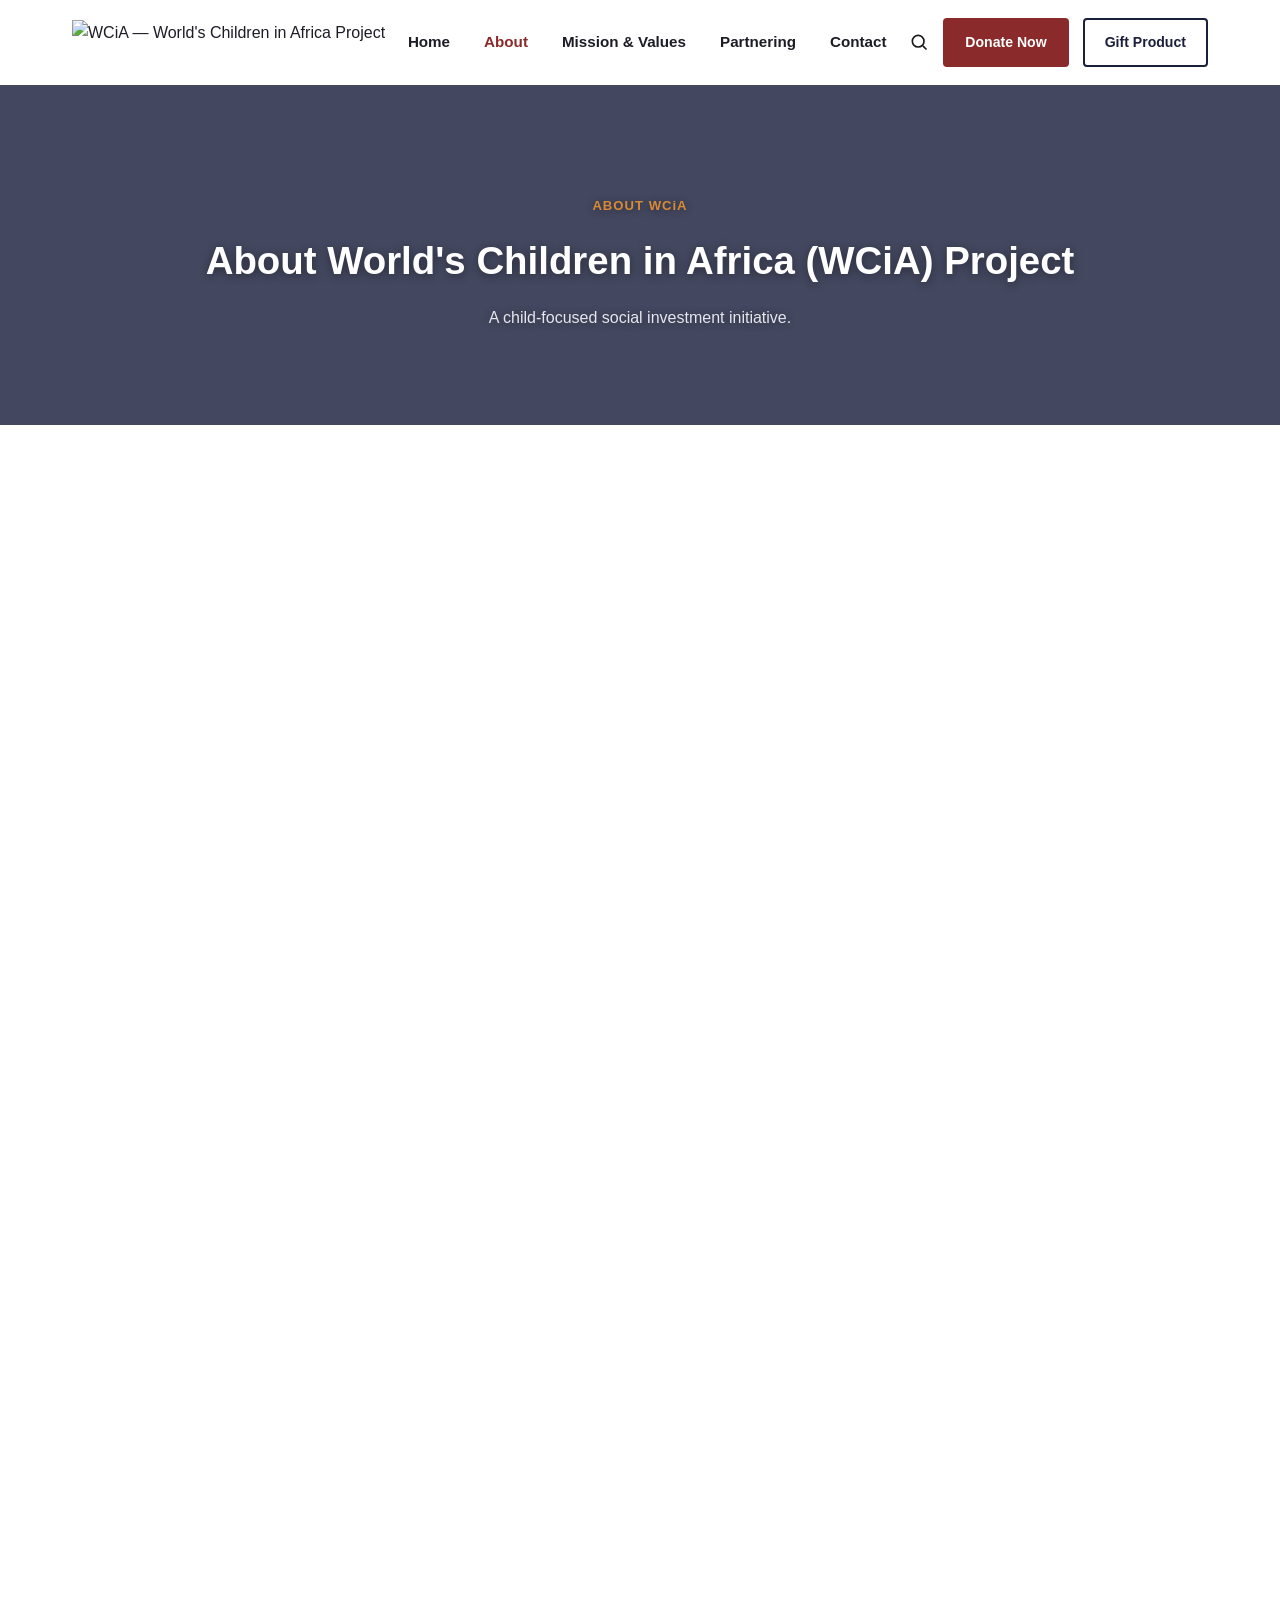
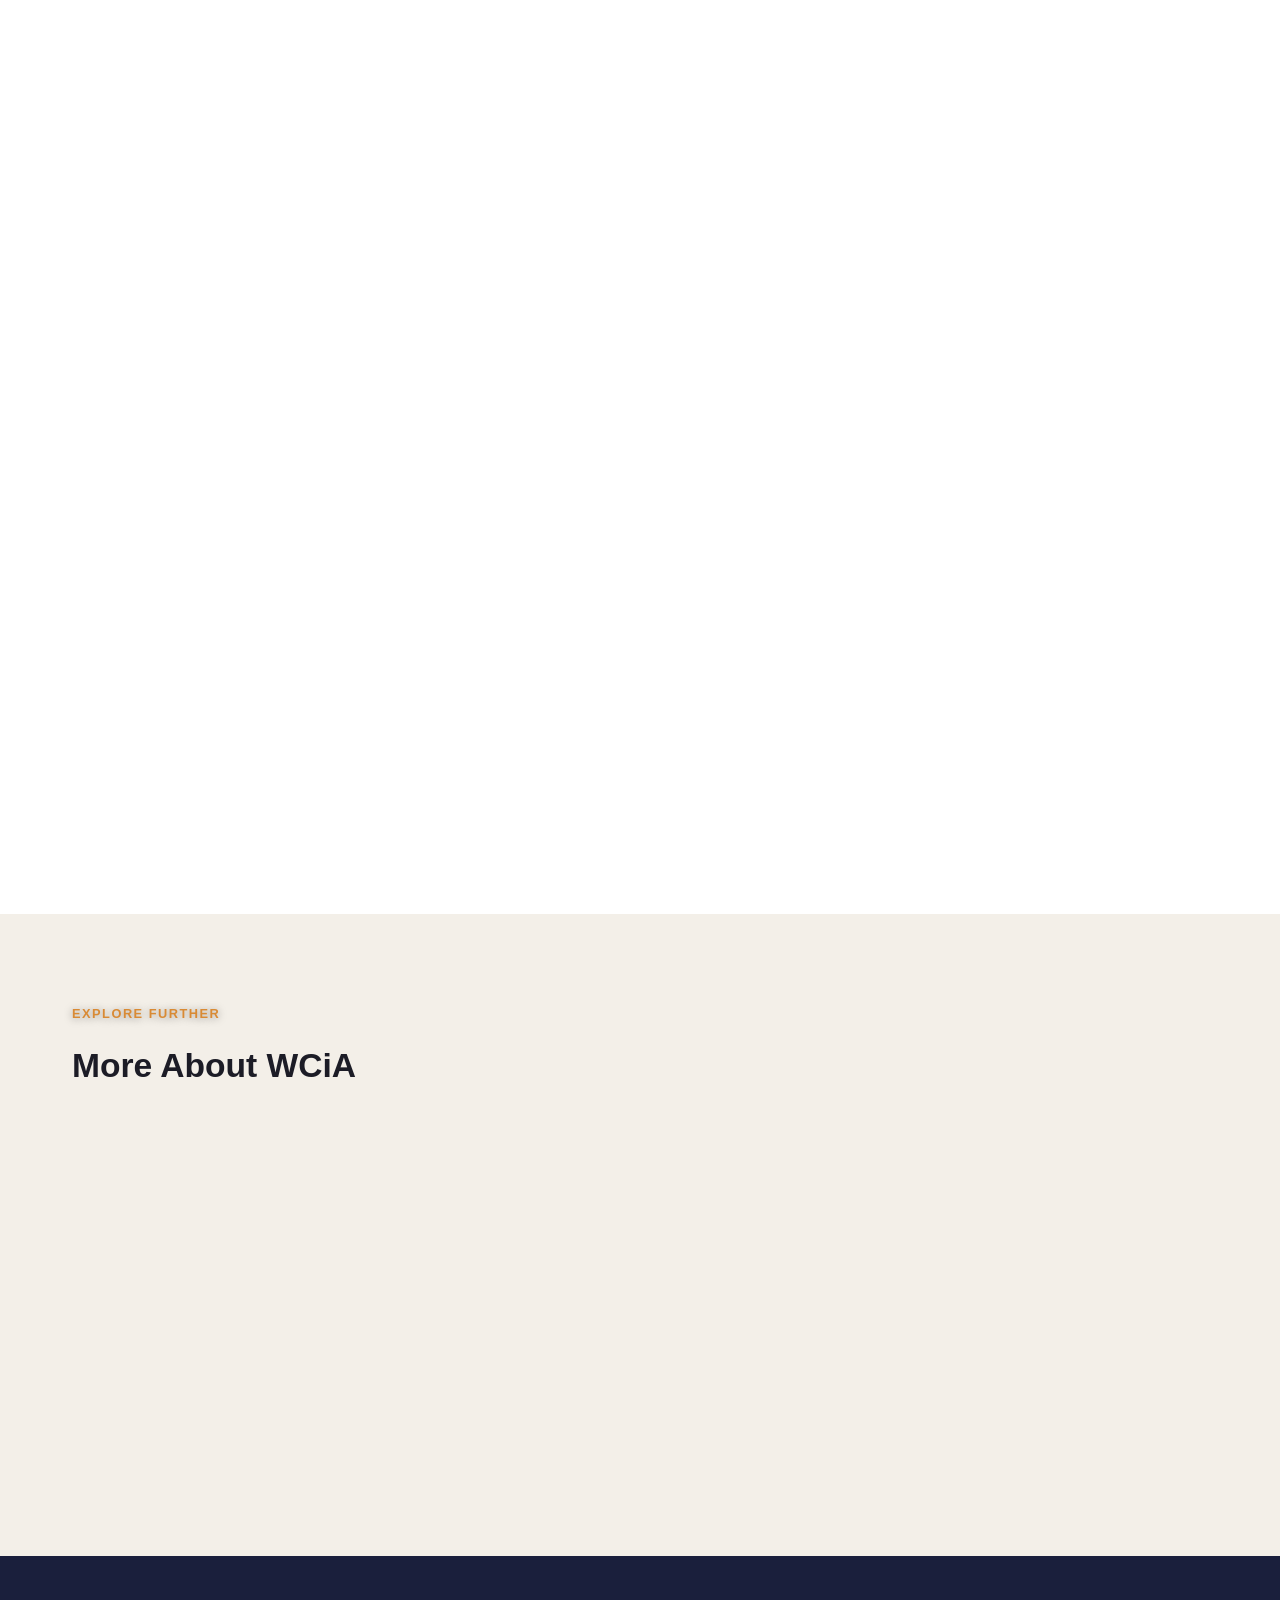
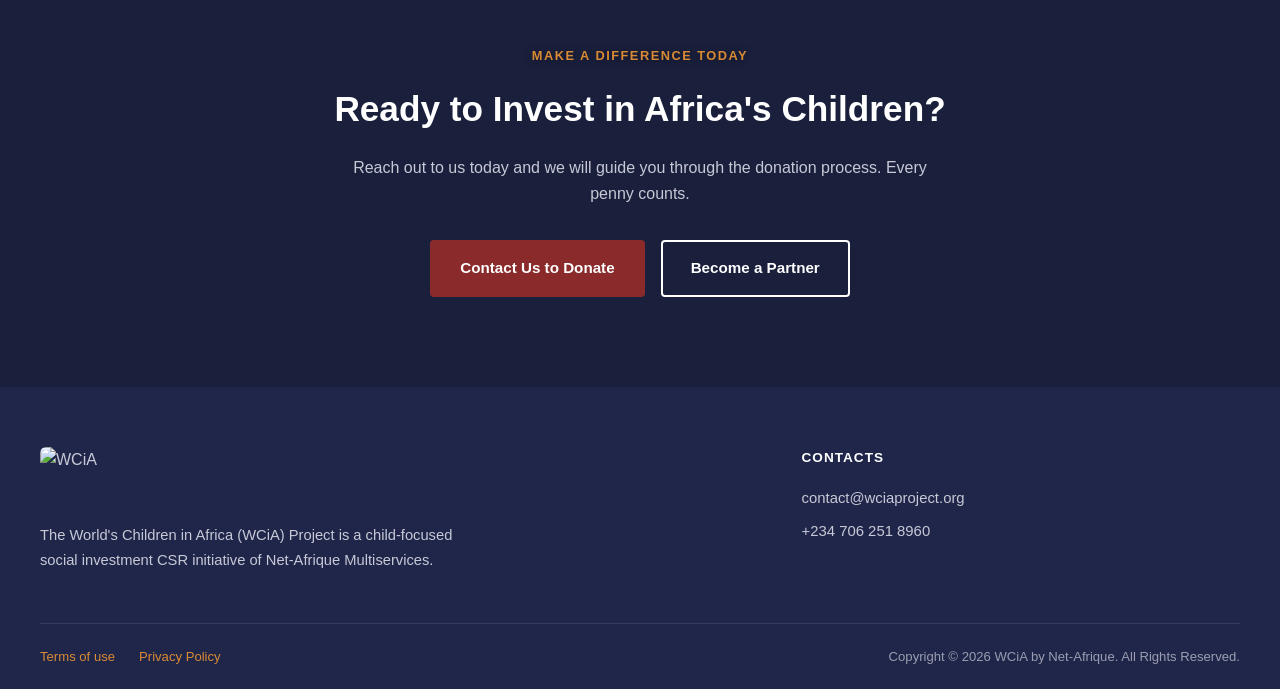
==== commit b2f71544: "All edit effected" ====
--- a/about.html
+++ b/about.html
@@ -56,7 +56,7 @@
 <section class="section">
   <div class="container" style="max-width:900px;">
 
-    <div class="info-box reveal">
+    <div class="info-box reveal-left">
       <div class="info-box-icon">🌍<span class="num">1</span></div>
       <div class="info-box-body">
         <div class="label">Why The Project</div>
@@ -64,7 +64,7 @@
       </div>
     </div>
 
-    <div class="info-box reveal">
+    <div class="info-box reveal-right">
       <div class="info-box-icon">🤝<span class="num">2</span></div>
       <div class="info-box-body">
         <div class="label">What We Do</div>
@@ -72,7 +72,7 @@
       </div>
     </div>
 
-    <div class="info-box reveal">
+    <div class="info-box reveal-left">
       <div class="info-box-icon">🎯<span class="num">3</span></div>
       <div class="info-box-body">
         <div class="label">To What End</div>
@@ -80,7 +80,7 @@
       </div>
     </div>
 
-    <div class="info-box cream reveal">
+    <div class="info-box cream reveal-right">
       <div class="info-box-icon">📊<span class="num">4</span></div>
       <div class="info-box-body">
         <div class="label">What You Need Know</div>
@@ -92,7 +92,7 @@
       </div>
     </div>
 
-    <div class="info-box warn reveal">
+    <div class="info-box warn reveal-left">
       <div class="info-box-icon">⚠<span class="num">5</span></div>
       <div class="info-box-body">
         <div class="label">Uneasy Lies The Head</div>
@@ -103,7 +103,7 @@
       </div>
     </div>
 
-    <div class="info-box reveal">
+    <div class="info-box reveal-right">
       <div class="info-box-icon">❗<span class="num">6</span></div>
       <div class="info-box-body">
         <div class="label">The Imperative</div>
@@ -111,7 +111,7 @@
       </div>
     </div>
 
-    <div class="info-box reveal">
+    <div class="info-box reveal-left">
       <div class="info-box-icon">🏆<span class="num">7</span></div>
       <div class="info-box-body">
         <div class="label">The Ultimate Aim</div>
@@ -119,7 +119,7 @@
       </div>
     </div>
 
-    <div class="info-box warn reveal">
+    <div class="info-box warn reveal-right">
       <div class="info-box-icon">🔻<span class="num">8</span></div>
       <div class="info-box-body">
         <div class="label">Failing Which...</div>
@@ -134,9 +134,9 @@
   <div class="container">
     <div class="eyebrow" style="color:var(--amber);">EXPLORE FURTHER</div>
     <h2 style="margin-bottom:30px;">More About WCiA</h2>
-    <div class="card-row card-row-3 reveal-group">
+    <div class="card-row card-row-3 reveal-group-alt">
       <div class="teaser-card">
-        <img src="https://wciaproject.org/wp-content/uploads/2022/11/children-writing-scaled.jpeg" alt="Cause-related product">
+        <img class="obj-top" src="https://wciaproject.org/wp-content/uploads/2022/11/children-writing-scaled.jpeg" alt="Cause-related product">
         <div class="body">
           <h3>Our Cause-Related Product</h3>
           <p>The Children's Writing Companion, and how every purchase funds our programmes.</p>
--- a/style.css
+++ b/style.css
@@ -154,6 +154,11 @@
   padding:80px 32px 64px;
   text-align:center;
   position:relative;
+  min-height:340px;
+  display:flex;
+  flex-direction:column;
+  align-items:center;
+  justify-content:center;
 }
 .page-hero h1{font-size:2.4rem; font-weight:800; margin-bottom:14px; text-shadow:0 2px 10px rgba(0,0,0,0.4);}
 .page-hero p{color:#e5e6ee; max-width:600px; margin:0 auto; text-shadow:0 1px 8px rgba(0,0,0,0.35);}
@@ -208,7 +213,10 @@
 .funds-section{background:var(--cream); padding:90px 0;}
 .funds-grid{display:grid; grid-template-columns:1fr 1fr; gap:60px; align-items:center;}
 .funds-image img{border-radius:6px; width:100%; height:520px; object-fit:cover;}
-.funds-image.product img{object-fit:contain; background:var(--white); padding:20px;}
+.obj-top{object-position:top center !important;}
+.funds-image.product img{object-fit:contain; background:var(--white); padding:8px; cursor:pointer; transition:transform .25s ease; display:block;}
+.funds-image.product a{display:block;}
+.funds-image.product:hover img{transform:scale(1.02);}
 .funds-right h2{font-size:2.1rem; font-weight:800; margin:10px 0 26px;}
 .fund-card{
   background:var(--white); display:flex; gap:18px; padding:22px 24px;
@@ -420,6 +428,7 @@
   .hero-inner{margin-left:0; padding:60px 24px;}
   .hero-slide h1{font-size:2.1rem;}
   .funds-image img{height:320px;}
+  .funds-image.product img{height:420px;}
   .footer-bottom{flex-direction:column; gap:14px; text-align:center;}
   .cta-buttons{flex-direction:column; align-items:center;}
 
@@ -427,7 +436,7 @@
   .why-section{padding:60px 0;}
   .funds-section{padding:60px 0;}
   .how-section{padding:64px 0 56px;}
-  .page-hero{padding:60px 24px 48px;}
+  .page-hero{padding:60px 24px 48px; min-height:280px;}
 }
 
 @media (max-width: 600px){
@@ -441,7 +450,7 @@
   .hero-slide p{font-size:0.92rem;}
   .eyebrow{font-size:0.72rem;}
 
-  .page-hero{padding:44px 18px 36px;}
+  .page-hero{padding:44px 18px 36px; min-height:240px;}
   .page-hero h1{font-size:1.55rem;}
   .page-hero p{font-size:0.9rem;}
 
@@ -466,6 +475,7 @@
   .step-card{padding:22px 20px;}
 
   .funds-image img{height:220px;}
+  .funds-image.product img{height:380px; padding:4px;}
 
   .vm-card{padding:26px 22px;}
   .approach-item{gap:14px;}
@@ -560,3 +570,72 @@
     transition:none !important;
   }
 }
+
+/* Varied scroll-reveal animation variants — fade+rise (default .reveal),
+   plus slide-left, slide-right, zoom, and fade-only, for visual variety. */
+.reveal-left{
+  opacity:0; transform:translateX(-40px);
+  transition:opacity 0.7s ease, transform 0.7s ease;
+}
+.reveal-left.visible{opacity:1; transform:translateX(0);}
+
+.reveal-right{
+  opacity:0; transform:translateX(40px);
+  transition:opacity 0.7s ease, transform 0.7s ease;
+}
+.reveal-right.visible{opacity:1; transform:translateX(0);}
+
+.reveal-zoom{
+  opacity:0; transform:scale(0.92);
+  transition:opacity 0.6s ease, transform 0.6s ease;
+}
+.reveal-zoom.visible{opacity:1; transform:scale(1);}
+
+.reveal-fade{
+  opacity:0;
+  transition:opacity 0.8s ease;
+}
+.reveal-fade.visible{opacity:1;}
+
+/* Staggered card-grid variants — children slide in from alternating sides */
+.reveal-group-alt > *:nth-child(odd){
+  opacity:0; transform:translateX(-30px);
+  transition:opacity 0.6s ease, transform 0.6s ease;
+}
+.reveal-group-alt > *:nth-child(even){
+  opacity:0; transform:translateX(30px);
+  transition:opacity 0.6s ease, transform 0.6s ease;
+}
+.reveal-group-alt.visible > *{opacity:1; transform:translateX(0);}
+.reveal-group-alt.visible > *:nth-child(1){transition-delay:0.05s;}
+.reveal-group-alt.visible > *:nth-child(2){transition-delay:0.15s;}
+.reveal-group-alt.visible > *:nth-child(3){transition-delay:0.25s;}
+.reveal-group-alt.visible > *:nth-child(4){transition-delay:0.35s;}
+.reveal-group-alt.visible > *:nth-child(5){transition-delay:0.45s;}
+.reveal-group-alt.visible > *:nth-child(6){transition-delay:0.55s;}
+
+@media (prefers-reduced-motion: reduce){
+  .reveal-left, .reveal-right, .reveal-zoom, .reveal-fade,
+  .reveal-group-alt > *{
+    opacity:1 !important;
+    transform:none !important;
+    transition:none !important;
+  }
+}
+
+/* News / blog card */
+.news-card{
+  background:var(--white); border:1px solid var(--border); border-radius:8px;
+  overflow:hidden; transition:box-shadow .2s ease, transform .2s ease;
+}
+.news-card:hover{box-shadow:0 12px 30px rgba(0,0,0,0.08); transform:translateY(-3px);}
+.news-card img{height:180px; object-fit:cover; width:100%;}
+.news-card .body{padding:20px 22px 24px;}
+.news-card .date{color:var(--amber); font-weight:700; font-size:0.78rem; letter-spacing:0.5px; margin-bottom:8px;}
+.news-card h3{font-size:1.05rem; margin-bottom:10px; line-height:1.35;}
+.news-card p{color:var(--text-body); font-size:0.9rem; margin-bottom:14px;}
+.news-card .read-more{color:var(--maroon); font-weight:700; font-size:0.86rem;}
+
+@media (max-width: 600px){
+  .news-card img{height:160px;}
+}
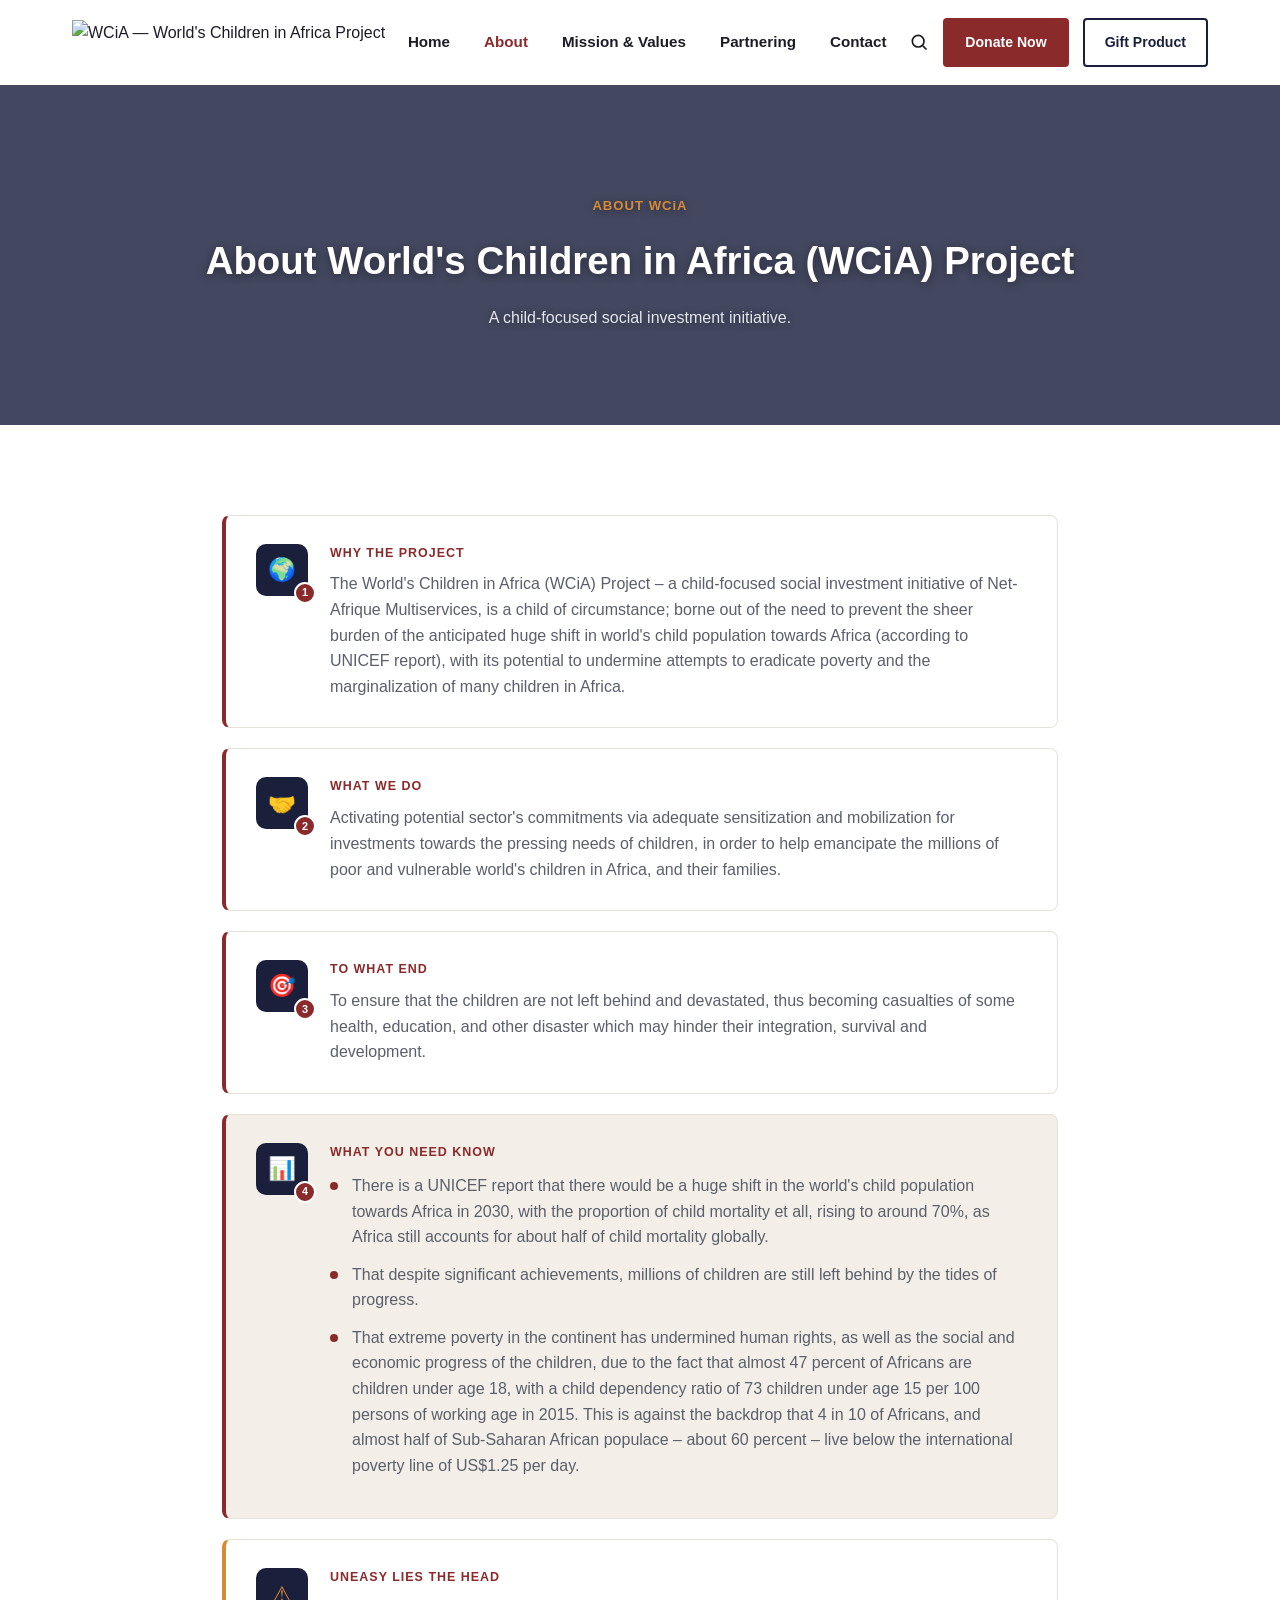
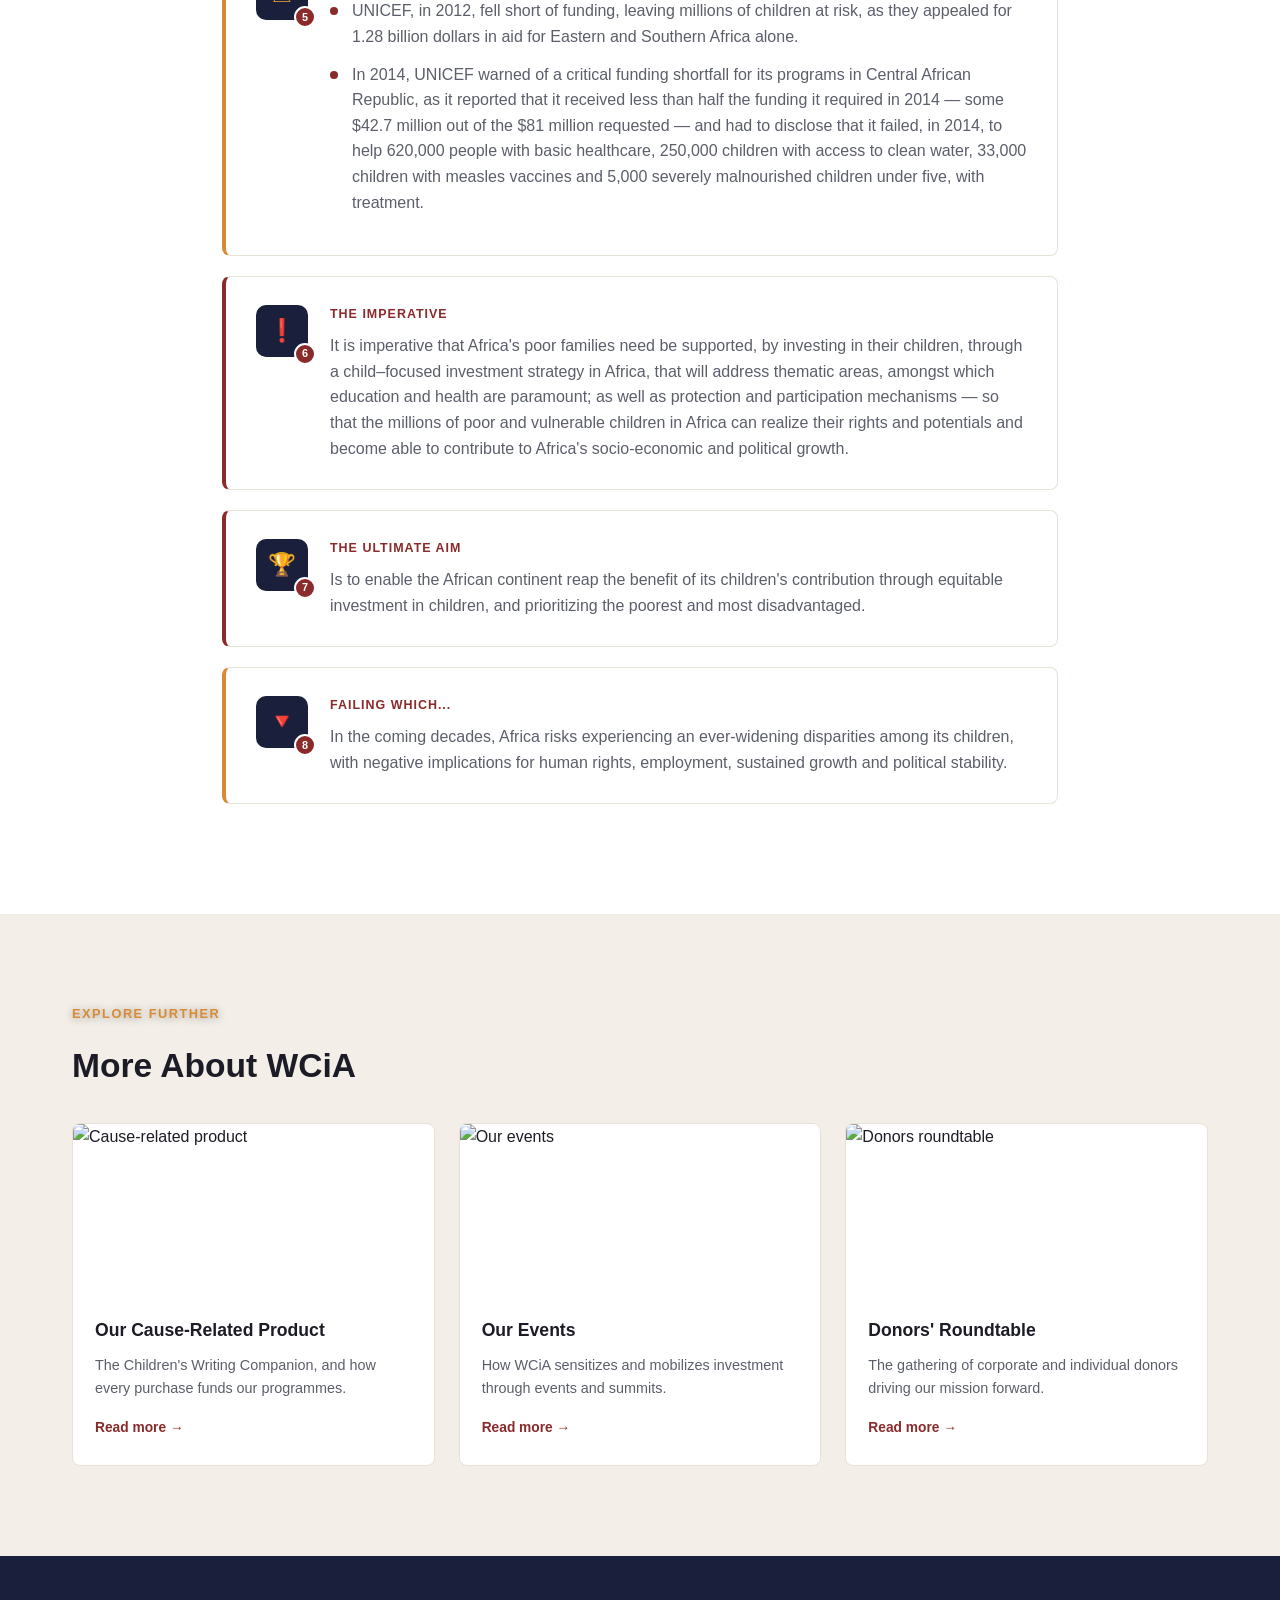
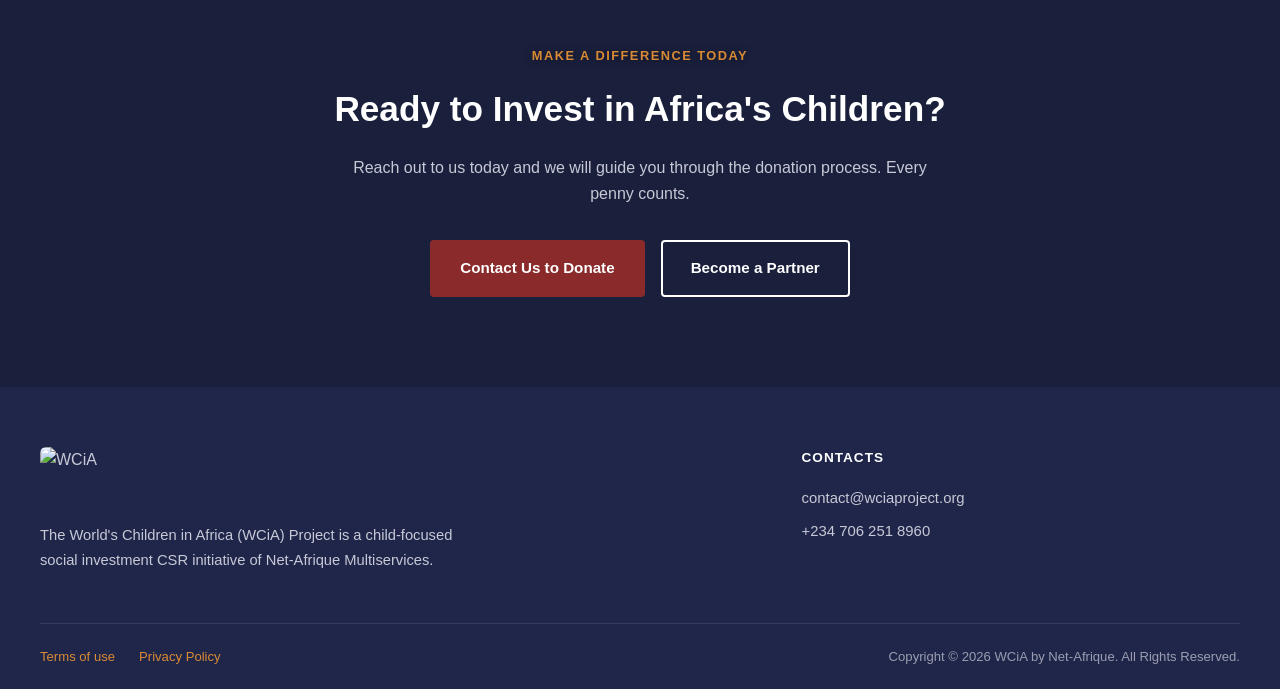
==== commit 4e9952bf: "visible content, opacity and js worked on" ====
--- a/about.html
+++ b/about.html
@@ -5,6 +5,7 @@
 <meta name="viewport" content="width=device-width, initial-scale=1.0">
 <title>About — WCiA Project</title>
 <link rel="stylesheet" href="style.css?v=6">
+<noscript><style>.reveal,.reveal-group>*,.reveal-left,.reveal-right,.reveal-zoom,.reveal-fade,.reveal-group-alt>*{opacity:1!important;transform:none!important;}</style></noscript>
 </head>
 <body>
 
@@ -210,7 +211,7 @@
 
   // Scroll-reveal: fade + rise elements into view as the user scrolls.
   (function () {
-    const targets = document.querySelectorAll('.reveal, .reveal-group');
+    const targets = document.querySelectorAll('.reveal, .reveal-group, .reveal-left, .reveal-right, .reveal-zoom, .reveal-fade, .reveal-group-alt');
     if (!('IntersectionObserver' in window) || targets.length === 0) {
       targets.forEach(t => t.classList.add('visible'));
       return;
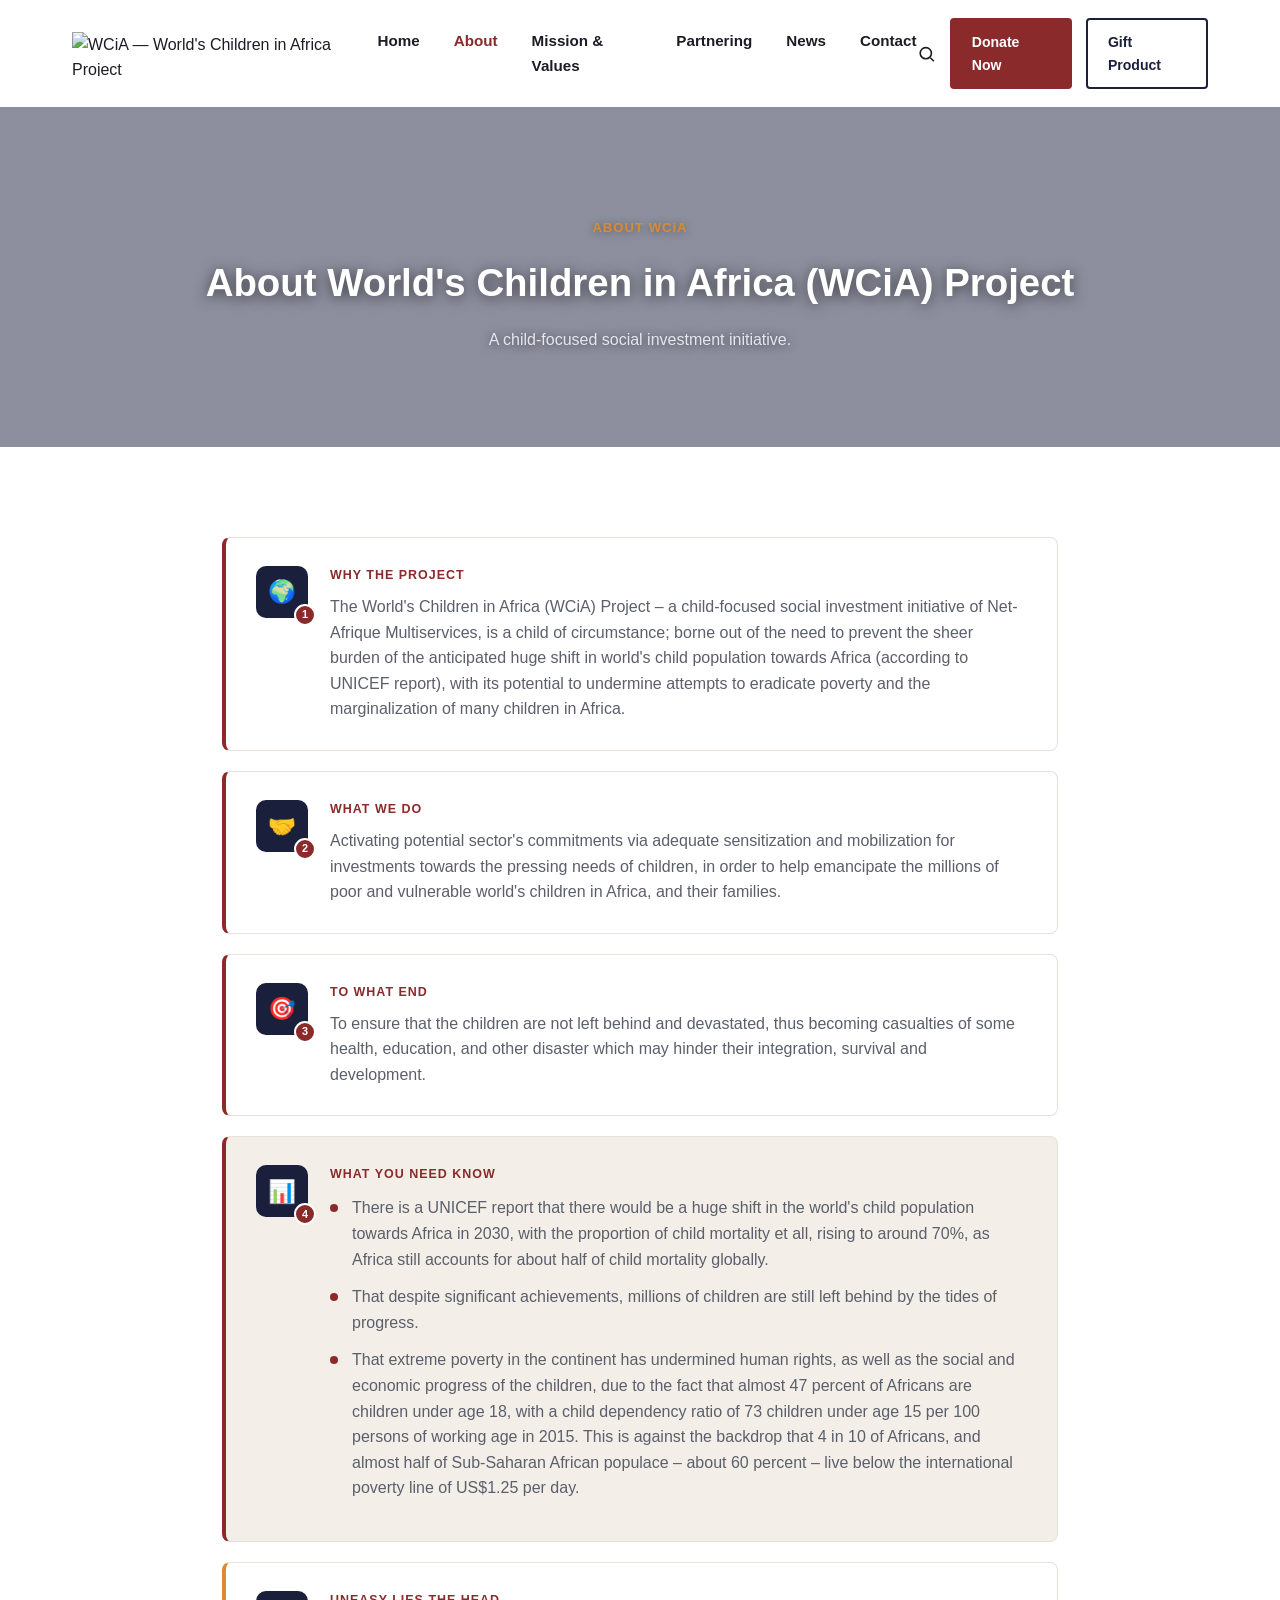
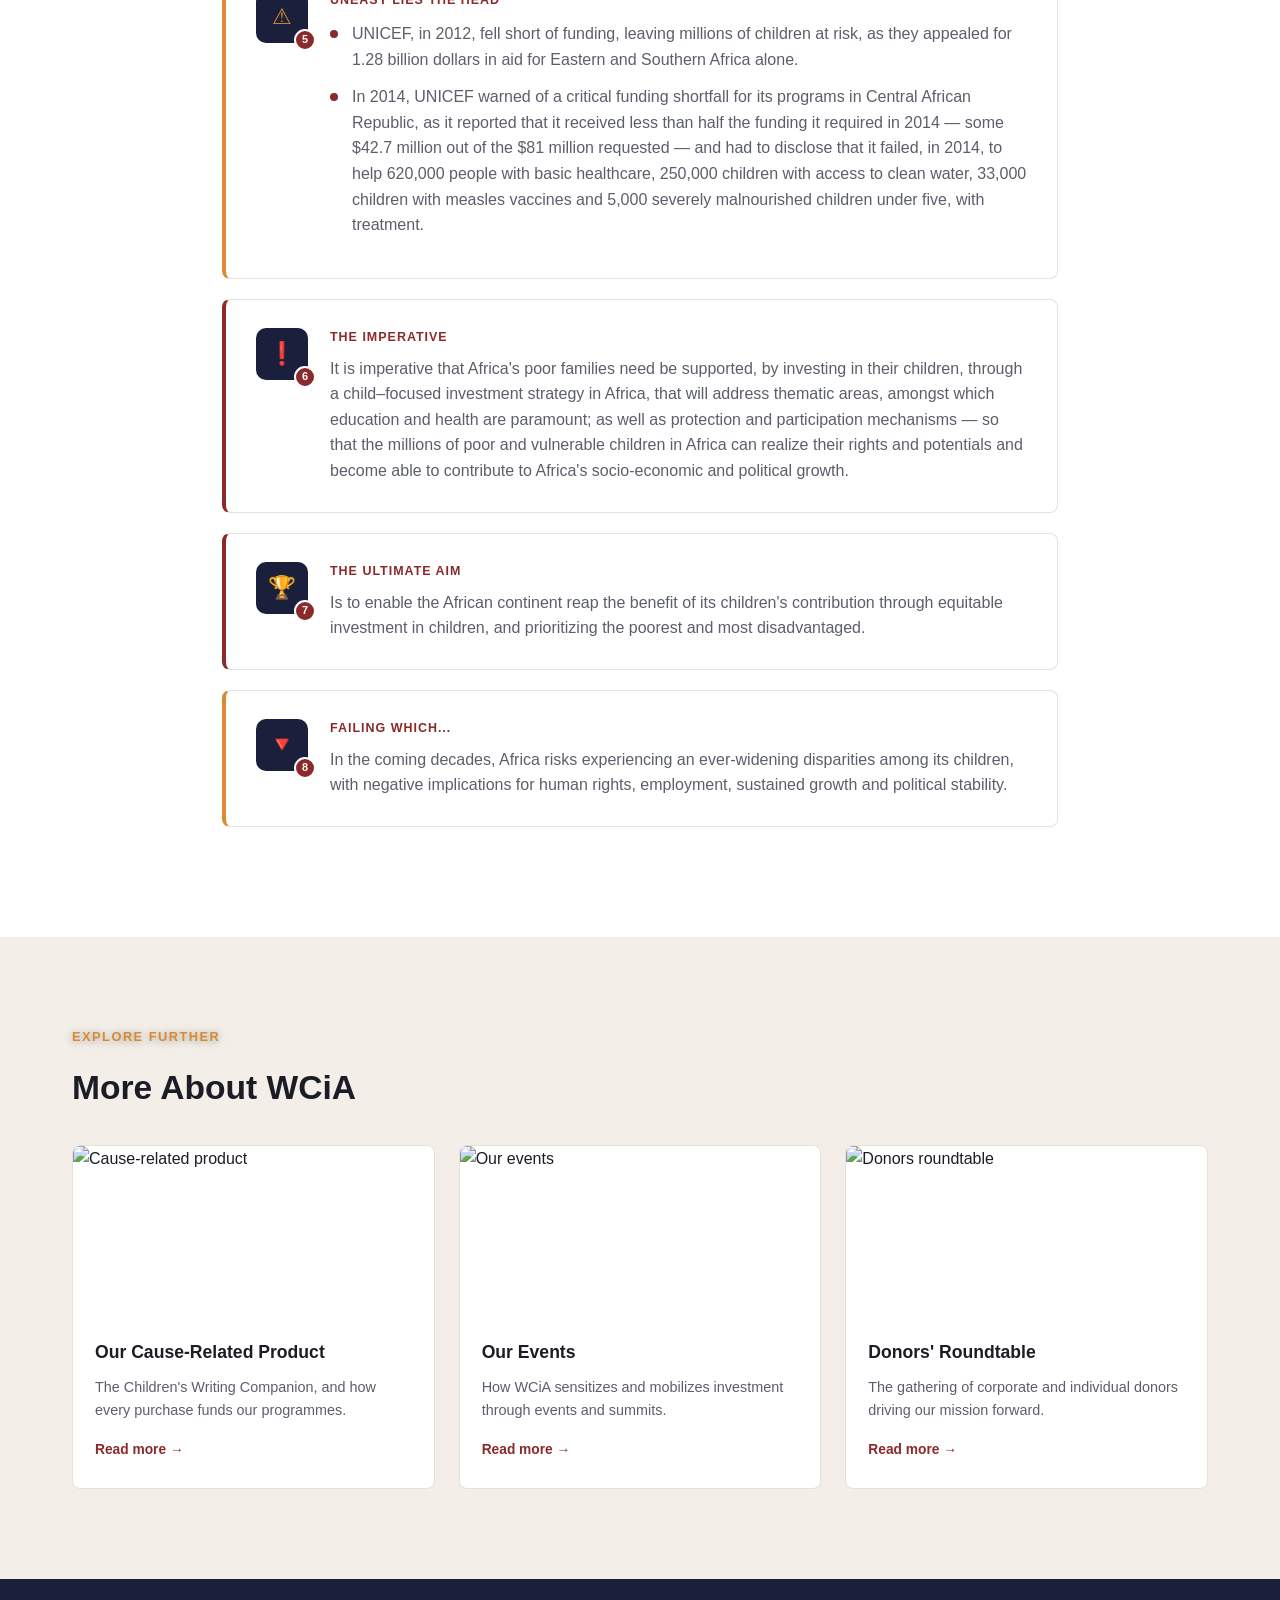
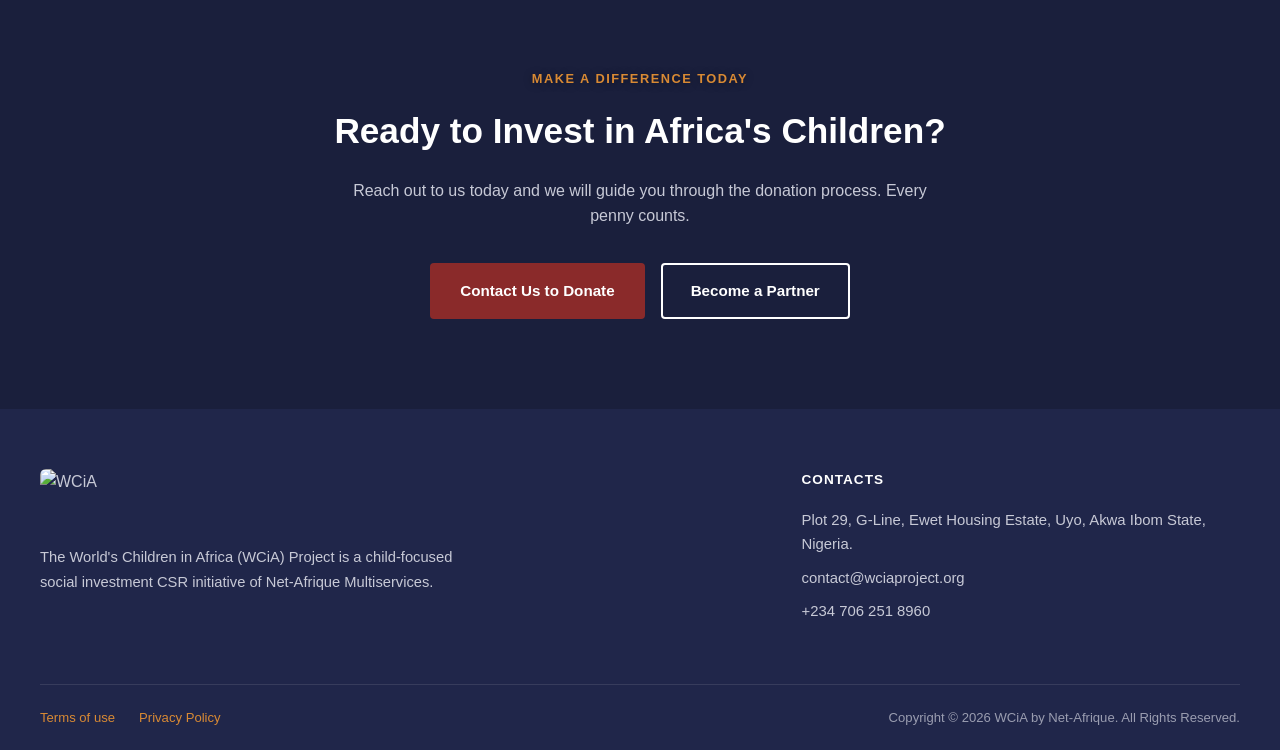
==== commit 87ddc6cb: "final with address" ====
--- a/about.html
+++ b/about.html
@@ -33,6 +33,7 @@
           <li><a href="partnering.html">Ways to Partner / Support</a></li>
         </ul>
       </li>
+      <li><a href="news.html">News</a></li>
       <li><a href="contact.html">Contact</a></li>
     </ul>
   </nav>
@@ -47,8 +48,8 @@
 </header>
 
 <section class="page-hero" style="background:
-    linear-gradient(rgba(26,31,60,0.82), rgba(26,31,60,0.82)),
-    url('https://images.unsplash.com/photo-1509099395946-3e58b2949a04?q=80&w=1600&auto=format&fit=crop') center/cover no-repeat;">
+    linear-gradient(rgba(26,31,60,0.5), rgba(26,31,60,0.5)),
+    url('https://images.unsplash.com/photo-1543689604-6fe8dbcd1f59?q=80&w=1600&auto=format&fit=crop') center/cover no-repeat;">
   <div class="breadcrumb">ABOUT WCiA</div>
   <h1>About World's Children in Africa (WCiA) Project</h1>
   <p>A child-focused social investment initiative.</p>
@@ -182,6 +183,7 @@
     </div>
     <div class="footer-contacts">
       <h4>CONTACTS</h4>
+      <p>Plot 29, G-Line, Ewet Housing Estate, Uyo, Akwa Ibom State, Nigeria.</p>
       <p>contact@wciaproject.org</p>
       <p>+234 706 251 8960</p>
     </div>
--- a/style.css
+++ b/style.css
@@ -130,8 +130,8 @@
   content:"";
   position:absolute; inset:0;
   background:
-    linear-gradient(90deg, rgba(10,12,25,0.88) 0%, rgba(10,12,25,0.72) 45%, rgba(10,12,25,0.4) 100%),
-    linear-gradient(0deg, rgba(10,12,25,0.5) 0%, rgba(10,12,25,0) 40%);
+    linear-gradient(90deg, rgba(10,12,25,0.62) 0%, rgba(10,12,25,0.45) 45%, rgba(10,12,25,0.2) 100%),
+    linear-gradient(0deg, rgba(10,12,25,0.3) 0%, rgba(10,12,25,0) 40%);
 }
 .hero-inner{position:relative; z-index:2; max-width:640px; padding:80px 32px; margin-left:64px;}
 .eyebrow{color:var(--amber); font-weight:800; font-size:0.8rem; letter-spacing:1.5px; margin-bottom:14px; text-shadow:0 1px 8px rgba(0,0,0,0.4);}
@@ -160,8 +160,8 @@
   align-items:center;
   justify-content:center;
 }
-.page-hero h1{font-size:2.4rem; font-weight:800; margin-bottom:14px; text-shadow:0 2px 10px rgba(0,0,0,0.4);}
-.page-hero p{color:#e5e6ee; max-width:600px; margin:0 auto; text-shadow:0 1px 8px rgba(0,0,0,0.35);}
+.page-hero h1{font-size:2.4rem; font-weight:800; margin-bottom:14px; text-shadow:0 2px 14px rgba(0,0,0,0.6);}
+.page-hero p{color:#e5e6ee; max-width:600px; margin:0 auto; text-shadow:0 1px 10px rgba(0,0,0,0.55);}
 .breadcrumb{color:var(--amber); font-weight:700; font-size:0.82rem; letter-spacing:1px; margin-bottom:14px; text-shadow:0 1px 8px rgba(0,0,0,0.4);}
 
 /* Generic content sections */
@@ -633,9 +633,23 @@
 .news-card .body{padding:20px 22px 24px;}
 .news-card .date{color:var(--amber); font-weight:700; font-size:0.78rem; letter-spacing:0.5px; margin-bottom:8px;}
 .news-card h3{font-size:1.05rem; margin-bottom:10px; line-height:1.35;}
+.news-card h3 a{color:inherit; text-decoration:none;}
+.news-card h3 a:hover{color:var(--maroon);}
 .news-card p{color:var(--text-body); font-size:0.9rem; margin-bottom:14px;}
 .news-card .read-more{color:var(--maroon); font-weight:700; font-size:0.86rem;}
 
+.news-article{margin-bottom:64px; padding-bottom:56px; border-bottom:1px solid #e8e5dd;}
+.news-article:last-of-type{border-bottom:none; margin-bottom:0; padding-bottom:0;}
+.news-article img{width:100%; height:340px; object-fit:cover; border-radius:8px; margin-bottom:22px;}
+.news-article .date{color:var(--amber); font-weight:700; font-size:0.8rem; letter-spacing:0.6px; margin-bottom:8px;}
+.news-article h2{font-size:1.6rem; line-height:1.3; margin-bottom:18px;}
+.news-article p{color:var(--text-body); font-size:1rem; line-height:1.7; margin-bottom:16px;}
+.news-article .read-more{display:inline-block; color:var(--maroon); font-weight:700; font-size:0.92rem; margin-top:6px;}
+@media (max-width:600px){
+  .news-article img{height:220px;}
+  .news-article h2{font-size:1.3rem;}
+}
+
 @media (max-width: 600px){
   .news-card img{height:160px;}
 }
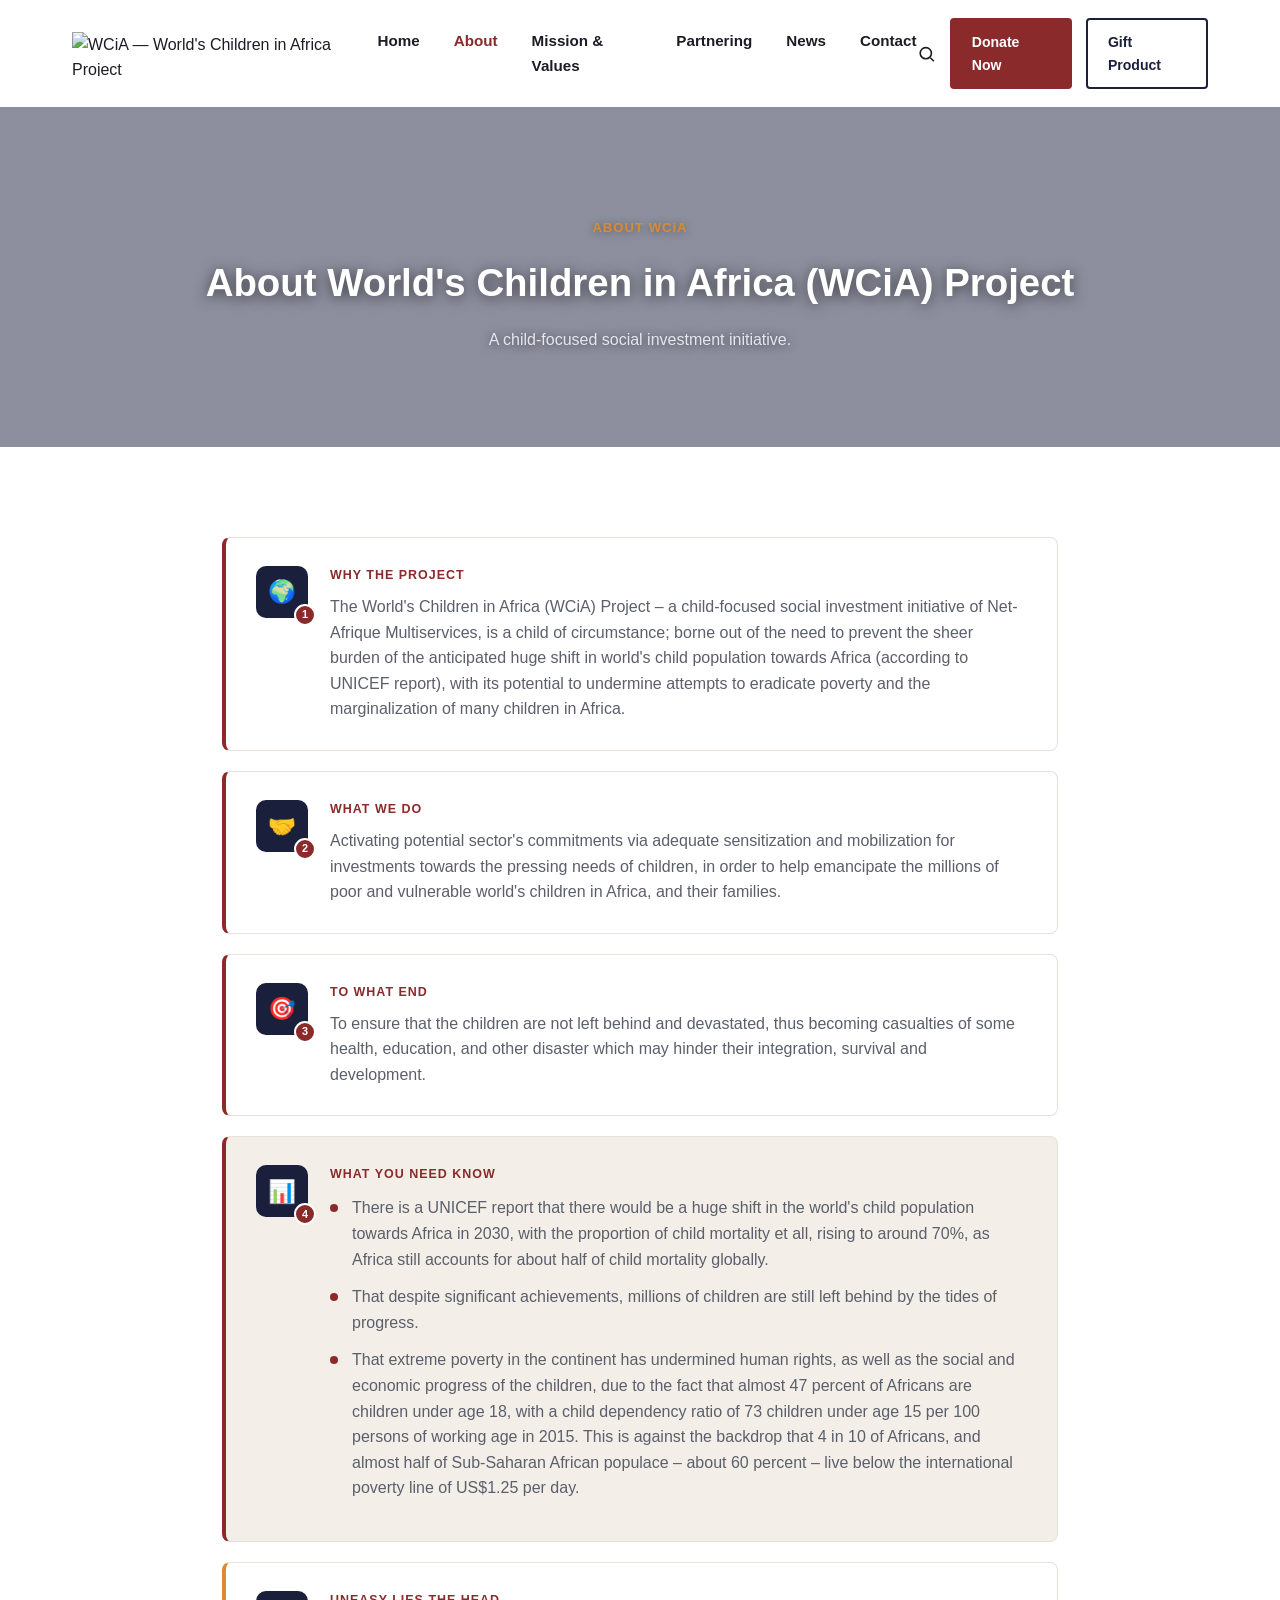
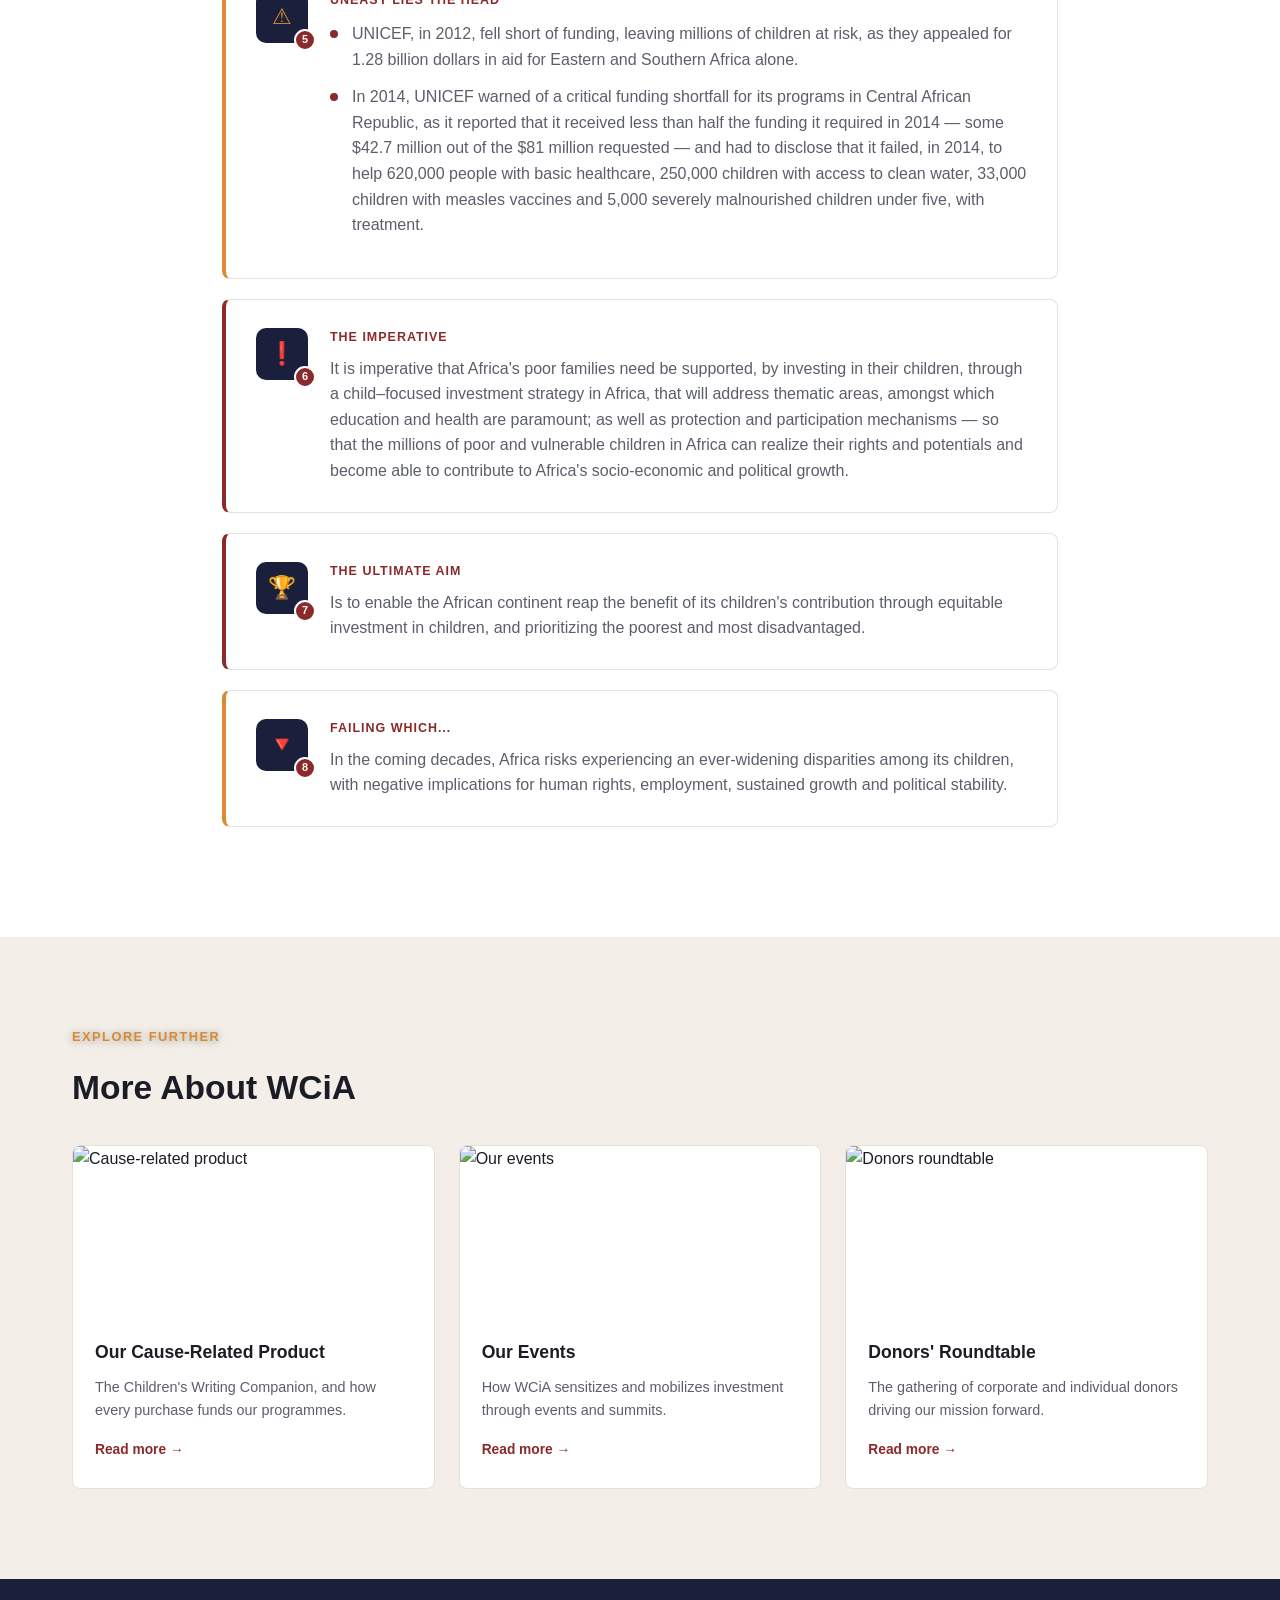
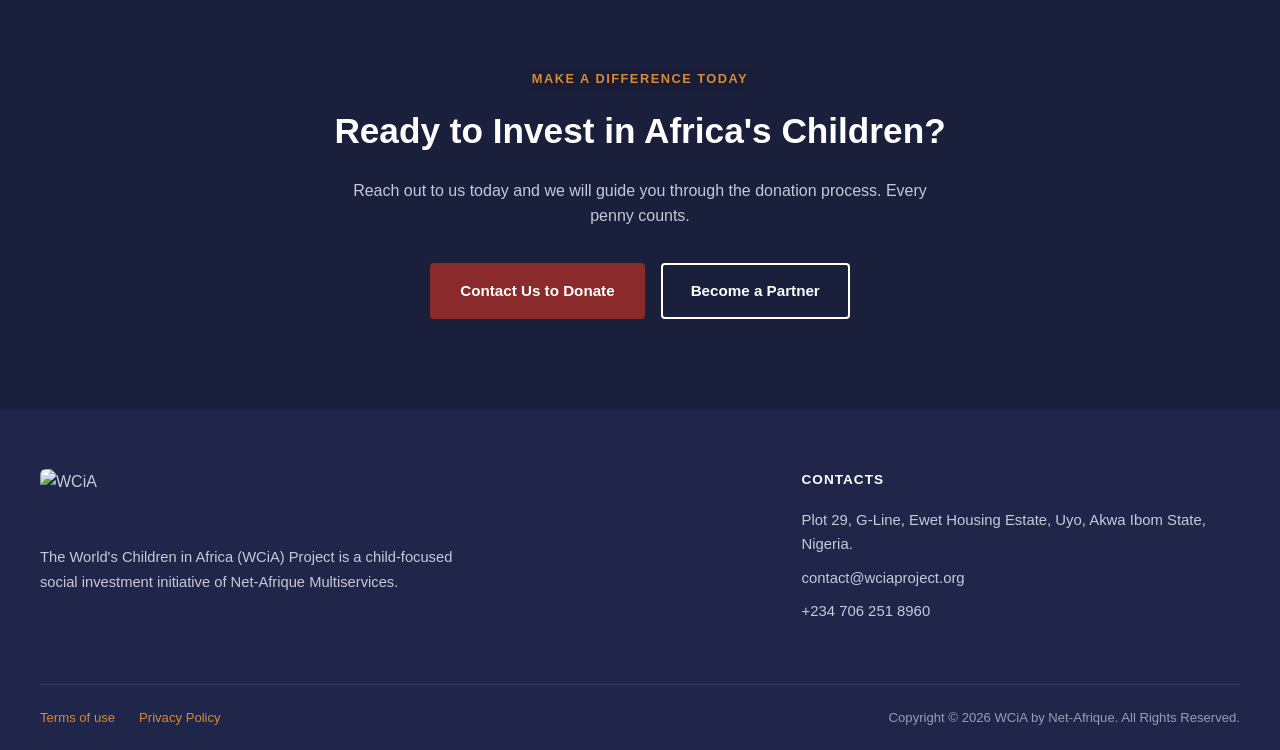
==== commit e0bf7793: "CSR" ====
--- a/about.html
+++ b/about.html
@@ -179,7 +179,7 @@
   <div class="footer-inner">
     <div class="footer-about">
       <a href="index.html"><img src="https://wciaproject.org/wp-content/uploads/2026/04/image_2026-04-16_161216673.png" alt="WCiA" style="height:56px; margin-bottom:20px; border-radius:6px;"></a>
-      <p>The World's Children in Africa (WCiA) Project is a child-focused social investment CSR initiative of Net-Afrique Multiservices.</p>
+      <p>The World's Children in Africa (WCiA) Project is a child-focused social investment initiative of Net-Afrique Multiservices.</p>
     </div>
     <div class="footer-contacts">
       <h4>CONTACTS</h4>
